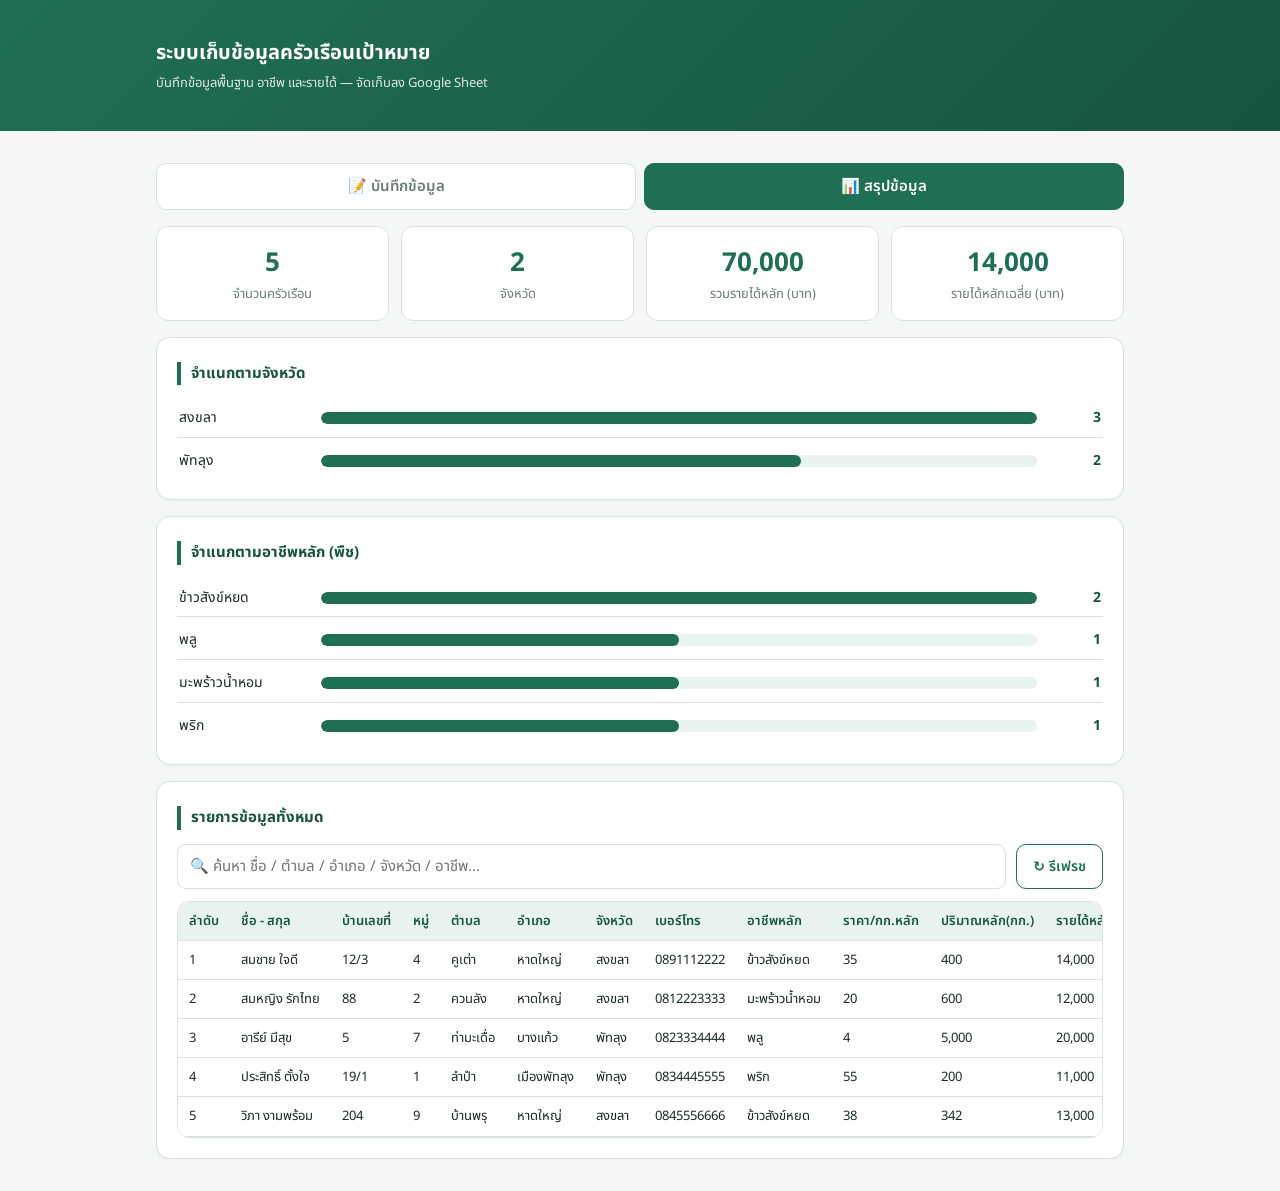
==== preview-summary.html @ c4a93c4b "Add files via upload" ====
<!DOCTYPE html>
<html lang="th">
<head>
  <meta charset="utf-8">
  <meta name="viewport" content="width=device-width, initial-scale=1">
  <title>ระบบเก็บข้อมูลครัวเรือน</title>
  <link href="https://fonts.googleapis.com/css2?family=Noto+Sans+Thai:wght@400;500;600;700&display=swap" rel="stylesheet">
  <style>
:root{
  --green:#1f6f54; --green-d:#175540; --green-l:#e8f3ee;
  --ink:#1c2b26; --muted:#6b7d76; --line:#d8e3dd; --bg:#f4f7f5;
  --err:#c0392b;
}
*{box-sizing:border-box}
body{margin:0;font-family:"Noto Sans Thai",system-ui,sans-serif;background:var(--bg);color:var(--ink);font-size:15px;line-height:1.55}

/* ---- header ---- */
header{background:linear-gradient(135deg,var(--green),var(--green-d));color:#fff;padding:22px 20px}
.head-inner{padding-bottom:0}
header h1{margin:0;font-size:20px;font-weight:700}
header p{margin:4px 0 0;opacity:.85;font-size:13px}
.wrap{max-width:1000px;margin:0 auto;padding:16px}

/* ---- tabs ---- */
.tabs{display:flex;gap:8px;margin:16px 0}
.tab{flex:1;padding:11px;text-align:center;border:1px solid var(--line);background:#fff;border-radius:10px;cursor:pointer;font-weight:600;color:var(--muted);transition:.15s}
.tab.active{background:var(--green);color:#fff;border-color:var(--green)}

/* ---- card / form ---- */
.card{background:#fff;border:1px solid var(--line);border-radius:14px;padding:20px;margin-bottom:16px;box-shadow:0 1px 3px rgba(20,60,45,.04)}
.sec-title{font-weight:700;color:var(--green-d);border-left:4px solid var(--green);padding-left:10px;margin:4px 0 14px;font-size:15px}
.grid{display:grid;grid-template-columns:1fr 1fr;gap:12px 14px}
@media(max-width:640px){.grid{grid-template-columns:1fr}}
.field{display:flex;flex-direction:column;gap:5px}
.field.full{grid-column:1/-1}
label{font-size:13px;font-weight:500;color:var(--muted)}
label .req{color:var(--err)}
label .auto{color:var(--green);font-size:11px;font-weight:600}
input,select{font-family:inherit;font-size:15px;padding:10px 12px;border:1px solid var(--line);border-radius:9px;background:#fff;width:100%}
input:focus,select:focus{outline:none;border-color:var(--green);box-shadow:0 0 0 3px var(--green-l)}

/* ---- buttons ---- */
.btn{background:var(--green);color:#fff;border:none;padding:13px 22px;border-radius:10px;font-size:16px;font-weight:600;font-family:inherit;cursor:pointer;width:100%;transition:.15s}
.btn:hover{background:var(--green-d)}
.btn:disabled{opacity:.6;cursor:wait}
.btn.ghost{background:#fff;color:var(--green);border:1px solid var(--green);width:auto;padding:9px 16px;font-size:14px}

/* ---- toast ---- */
.toast{position:fixed;left:50%;bottom:24px;transform:translateX(-50%);background:var(--green-d);color:#fff;padding:13px 22px;border-radius:10px;box-shadow:0 6px 20px rgba(0,0,0,.2);opacity:0;pointer-events:none;transition:.3s;z-index:99}
.toast.show{opacity:1}
.toast.error{background:var(--err)}

/* ---- stats cards ---- */
.stats{display:grid;grid-template-columns:repeat(4,1fr);gap:12px;margin-bottom:16px}
@media(max-width:640px){.stats{grid-template-columns:repeat(2,1fr)}}
.stat{background:#fff;border:1px solid var(--line);border-radius:12px;padding:16px;text-align:center}
.stat .n{font-size:26px;font-weight:700;color:var(--green)}
.stat .l{font-size:13px;color:var(--muted)}

/* ---- breakdown bar graph ---- */
.breakdown{display:flex;flex-direction:column;gap:4px}
.brow{display:grid;grid-template-columns:130px 1fr 52px;align-items:center;gap:12px;font-size:14px;padding:8px 2px;border-bottom:1px solid var(--line)}
.brow:last-child{border-bottom:none}
.bar{height:12px;background:var(--green-l);border-radius:6px;overflow:hidden}
.bar>i{display:block;height:100%;background:var(--green);border-radius:6px;min-width:3px}
.brow .c{font-weight:700;color:var(--green-d);white-space:nowrap;text-align:right}
@media(max-width:640px){.brow{grid-template-columns:92px 1fr 42px;gap:8px}}

/* ---- search + table ---- */
.toolbar{display:flex;gap:10px;margin-bottom:12px;flex-wrap:wrap}
.toolbar input{flex:1;min-width:180px}
.tbl-wrap{overflow-x:auto;border:1px solid var(--line);border-radius:12px;background:#fff}
table{border-collapse:collapse;width:100%;font-size:13px;white-space:nowrap}
th,td{padding:9px 11px;border-bottom:1px solid var(--line);text-align:left}
th{background:var(--green-l);color:var(--green-d);font-weight:600;position:sticky;top:0}
tr:hover td{background:#fafcfb}
.empty{padding:40px;text-align:center;color:var(--muted)}

/* ---- misc ---- */
.spin{display:inline-block;width:16px;height:16px;border:2px solid #fff;border-top-color:transparent;border-radius:50%;animation:s .7s linear infinite;vertical-align:-3px;margin-right:6px}
@keyframes s{to{transform:rotate(360deg)}}
.hidden{display:none!important}

</style>
</head>
<body>
  <header>
    <div class="wrap head-inner">
      <h1>ระบบเก็บข้อมูลครัวเรือนเป้าหมาย</h1>
      <p>บันทึกข้อมูลพื้นฐาน อาชีพ และรายได้ — จัดเก็บลง Google Sheet</p>
    </div>
  </header>

  <div class="wrap">
    <div class="tabs">
      <div class="tab active" id="tab-form" onclick="switchTab('form')">📝 บันทึกข้อมูล</div>
      <div class="tab" id="tab-data" onclick="switchTab('data')">📊 สรุปข้อมูล</div>
    </div>

    <!-- ============ หน้าฟอร์ม ============ -->
    <div id="page-form">
      <div class="card">
        <div class="sec-title">ตอนที่ 1 · ข้อมูลพื้นฐานของครัวเรือนเป้าหมาย</div>
        <div class="grid">
          <div class="field full">
            <label>ชื่อ - สกุล <span class="req">*</span></label>
            <input id="name" required>
          </div>
          <div class="field"><label>บ้านเลขที่</label><input id="houseNo"></div>
          <div class="field"><label>หมู่ที่</label><input id="moo"></div>
          <div class="field"><label>ตำบล</label><input id="tambon"></div>
          <div class="field"><label>อำเภอ</label><input id="amphoe"></div>
          <div class="field">
            <label>จังหวัด</label>
            <select id="province"><option value="">— เลือก —</option></select>
          </div>
          <div class="field"><label>เบอร์โทร</label><input id="phone" inputmode="tel"></div>
        </div>
      </div>

      <div class="card">
        <div class="sec-title">ข้อมูลอาชีพและรายได้</div>
        <div class="grid">
          <!-- อาชีพหลัก -->
          <div class="field">
            <label>ระบุอาชีพหลัก</label>
            <select id="mainOcc" onchange="toggleOther('main')"><option value="">— เลือก —</option></select>
          </div>
          <div class="field hidden" id="mainOther-wrap">
            <label>ระบุอาชีพหลัก (อื่น ๆ)</label><input id="mainOther">
          </div>
          <div class="field"><label>ราคาขายต่อกิโล (บาท/กก.)</label><input id="mainPricePerKg" inputmode="decimal" oninput="calcIncome('main')"></div>
          <div class="field"><label>ปริมาณที่ขาย (กก.)</label><input id="mainQtyKg" inputmode="decimal" oninput="calcIncome('main')"></div>
          <div class="field">
            <label>รายได้อาชีพหลัก (บาท) <span class="auto" id="mainAuto"></span></label>
            <input id="mainIncome" inputmode="numeric">
          </div>
          <div class="field"><label>ต้นทุนอาชีพหลัก (บาท)</label><input id="mainCost" inputmode="numeric"></div>
          <div class="field"><label>รายได้เป้าหมายหลัก (บาท/เดือน)</label><input id="targetIncome" inputmode="numeric"></div>

          <!-- อาชีพเสริม -->
          <div class="field">
            <label>อาชีพเสริม</label>
            <select id="subOcc" onchange="toggleOther('sub')"><option value="">— เลือก —</option></select>
          </div>
          <div class="field hidden" id="subOther-wrap">
            <label>ระบุอาชีพเสริม (อื่น ๆ)</label><input id="subOther">
          </div>
          <div class="field"><label>ราคาขายต่อกิโล (บาท/กก.)</label><input id="subPricePerKg" inputmode="decimal" oninput="calcIncome('sub')"></div>
          <div class="field"><label>ปริมาณที่ขาย (กก.)</label><input id="subQtyKg" inputmode="decimal" oninput="calcIncome('sub')"></div>
          <div class="field">
            <label>รายได้อาชีพเสริม (บาท) <span class="auto" id="subAuto"></span></label>
            <input id="subIncome" inputmode="numeric">
          </div>
          <div class="field"><label>ต้นทุนอาชีพเสริม (บาท)</label><input id="subCost" inputmode="numeric"></div>
          <div class="field"><label>รายได้จริง (บาท/ปี)</label><input id="actualIncome" inputmode="numeric"></div>
        </div>
      </div>

      <button class="btn" id="saveBtn" onclick="save()">💾 บันทึกข้อมูล</button>
    </div>

    <!-- ============ หน้าสรุปข้อมูล ============ -->
    <div id="page-data" class="hidden">
      <div class="stats">
        <div class="stat"><div class="n" id="st-total">–</div><div class="l">จำนวนครัวเรือน</div></div>
        <div class="stat"><div class="n" id="st-prov">–</div><div class="l">จังหวัด</div></div>
        <div class="stat"><div class="n" id="st-income">–</div><div class="l">รวมรายได้หลัก (บาท)</div></div>
        <div class="stat"><div class="n" id="st-avg">–</div><div class="l">รายได้หลักเฉลี่ย (บาท)</div></div>
      </div>

      <div class="card">
        <div class="sec-title">จำแนกตามจังหวัด</div>
        <div id="byProvince" class="breakdown"><div class="empty">กำลังโหลด…</div></div>
      </div>

      <div class="card">
        <div class="sec-title">จำแนกตามอาชีพหลัก (พืช)</div>
        <div id="byOcc" class="breakdown"><div class="empty">กำลังโหลด…</div></div>
      </div>

      <div class="card">
        <div class="sec-title">รายการข้อมูลทั้งหมด</div>
        <div class="toolbar">
          <input id="search" placeholder="🔍 ค้นหา ชื่อ / ตำบล / อำเภอ / จังหวัด / อาชีพ…" oninput="renderTable()">
          <button class="btn ghost" onclick="loadData()">↻ รีเฟรช</button>
        </div>
        <div class="tbl-wrap">
          <table id="tbl">
            <thead><tr>
              <th>ลำดับ</th><th>ชื่อ - สกุล</th><th>บ้านเลขที่</th><th>หมู่</th><th>ตำบล</th><th>อำเภอ</th>
              <th>จังหวัด</th><th>เบอร์โทร</th><th>อาชีพหลัก</th><th>ราคา/กก.หลัก</th><th>ปริมาณหลัก(กก.)</th>
              <th>รายได้หลัก</th><th>ต้นทุนหลัก</th><th>เป้าหมาย</th><th>อาชีพเสริม</th>
              <th>ราคา/กก.เสริม</th><th>ปริมาณเสริม(กก.)</th><th>รายได้เสริม</th><th>ต้นทุนเสริม</th><th>รายได้จริง/ปี</th>
            </tr></thead>
            <tbody id="tbody"></tbody>
          </table>
          <div class="empty" id="emptyMsg">กำลังโหลด…</div>
        </div>
      </div>
    </div>
  </div>

  <div class="toast" id="toast"></div>
  <script>

const MOCK_STATS = {total:5,byProvince:{'สงขลา':3,'พัทลุง':2},byMainOcc:{'ข้าวสังข์หยด':2,'พลู':1,'มะพร้าวน้ำหอม':1,'พริก':1},sumMainIncome:70000,avgMainIncome:14000};
let RECORDS=[
 {no:1,name:'สมชาย ใจดี',houseNo:'12/3',moo:'4',tambon:'คูเต่า',amphoe:'หาดใหญ่',province:'สงขลา',phone:'0891112222',mainOcc:'ข้าวสังข์หยด',mainPricePerKg:35,mainQtyKg:400,mainIncome:14000,mainCost:5000,targetIncome:16000,subOcc:'พลู',subPricePerKg:3,subQtyKg:1000,subIncome:3000,subCost:800,actualIncome:180000},
 {no:2,name:'สมหญิง รักไทย',houseNo:'88',moo:'2',tambon:'ควนลัง',amphoe:'หาดใหญ่',province:'สงขลา',phone:'0812223333',mainOcc:'มะพร้าวน้ำหอม',mainPricePerKg:20,mainQtyKg:600,mainIncome:12000,mainCost:3000,targetIncome:15000,subOcc:'',subPricePerKg:'',subQtyKg:'',subIncome:'',subCost:'',actualIncome:150000},
 {no:3,name:'อารีย์ มีสุข',houseNo:'5',moo:'7',tambon:'ท่ามะเดื่อ',amphoe:'บางแก้ว',province:'พัทลุง',phone:'0823334444',mainOcc:'พลู',mainPricePerKg:4,mainQtyKg:5000,mainIncome:20000,mainCost:6000,targetIncome:22000,subOcc:'พริก',subPricePerKg:60,subQtyKg:100,subIncome:6000,subCost:1500,actualIncome:240000},
 {no:4,name:'ประสิทธิ์ ตั้งใจ',houseNo:'19/1',moo:'1',tambon:'ลำปำ',amphoe:'เมืองพัทลุง',province:'พัทลุง',phone:'0834445555',mainOcc:'พริก',mainPricePerKg:55,mainQtyKg:200,mainIncome:11000,mainCost:4000,targetIncome:13000,subOcc:'',subPricePerKg:'',subQtyKg:'',subIncome:'',subCost:'',actualIncome:132000},
 {no:5,name:'วิภา งามพร้อม',houseNo:'204',moo:'9',tambon:'บ้านพรุ',amphoe:'หาดใหญ่',province:'สงขลา',phone:'0845556666',mainOcc:'ข้าวสังข์หยด',mainPricePerKg:38,mainQtyKg:342,mainIncome:13000,mainCost:4500,targetIncome:15000,subOcc:'มะพร้าวน้ำหอม',subPricePerKg:18,subQtyKg:300,subIncome:5400,subCost:1200,actualIncome:172800}
];
function val(id){return (document.getElementById(id).value||'').trim();}
function fill(id,arr){const s=document.getElementById(id);arr.forEach(v=>{const o=document.createElement('option');o.value=v;o.textContent=v;s.appendChild(o);});}
fill('province',['สงขลา','พัทลุง']);
['mainOcc','subOcc'].forEach(id=>fill(id,['ข้าวสังข์หยด','กล้วยหอมทอง','กุ้งก้ามกราม','พริก','มะพร้าวน้ำหอม','พลู','อื่น ๆ']));
function toggleOther(w){const s=document.getElementById(w+'Occ').value;document.getElementById(w+'Other-wrap').classList.toggle('hidden',s!=='อื่น ๆ');}
function calcIncome(w){const p=val(w+'PricePerKg').replace(/,/g,'');const q=val(w+'QtyKg').replace(/,/g,'');const a=document.getElementById(w+'Auto');if(p!==''&&q!==''&&!isNaN(p)&&!isNaN(q)){document.getElementById(w+'Income').value=Number(p)*Number(q);if(a)a.textContent='· คำนวณอัตโนมัติ';}else if(a)a.textContent='';}
function switchTab(t){document.getElementById('tab-form').classList.toggle('active',t==='form');document.getElementById('tab-data').classList.toggle('active',t==='data');document.getElementById('page-form').classList.toggle('hidden',t!=='form');document.getElementById('page-data').classList.toggle('hidden',t!=='data');if(t==='data')loadData();}
function save(){alert('โหมดพรีวิว: ไม่บันทึกจริง');}
function loadData(){renderStats(MOCK_STATS);renderTable();}
function renderStats(s){document.getElementById('st-total').textContent=(s.total||0).toLocaleString();document.getElementById('st-prov').textContent=Object.keys(s.byProvince||{}).length;document.getElementById('st-income').textContent=(s.sumMainIncome||0).toLocaleString();document.getElementById('st-avg').textContent=(s.avgMainIncome||0).toLocaleString();renderBreakdown('byProvince',s.byProvince);renderBreakdown('byOcc',s.byMainOcc);}
function renderBreakdown(elId,obj){const el=document.getElementById(elId);el.innerHTML='';const en=Object.entries(obj||{}).sort((a,b)=>b[1]-a[1]);if(!en.length){el.innerHTML='<div class="empty">ยังไม่มีข้อมูล</div>';return;}const mx=Math.max.apply(null,en.map(e=>e[1]));en.forEach(([k,c])=>{const pct=mx?Math.round(c/mx*100):0;const row=document.createElement('div');row.className='brow';const l=document.createElement('span');l.textContent=k;const bar=document.createElement('span');bar.className='bar';const f=document.createElement('i');f.style.width=pct+'%';bar.appendChild(f);const cn=document.createElement('span');cn.className='c';cn.textContent=c.toLocaleString();row.appendChild(l);row.appendChild(bar);row.appendChild(cn);el.appendChild(row);});}
function renderTable(){const q=(document.getElementById('search').value||'').toLowerCase();const rows=RECORDS.filter(r=>!q||[r.name,r.tambon,r.amphoe,r.province,r.mainOcc,r.subOcc].join(' ').toLowerCase().includes(q));const tb=document.getElementById('tbody');tb.innerHTML='';const nf=v=>(v===''||v==null)?'':(isNaN(v)?v:Number(v).toLocaleString());rows.forEach(r=>{const tr=document.createElement('tr');[r.no,r.name,r.houseNo,r.moo,r.tambon,r.amphoe,r.province,r.phone,r.mainOcc,nf(r.mainPricePerKg),nf(r.mainQtyKg),nf(r.mainIncome),nf(r.mainCost),nf(r.targetIncome),r.subOcc,nf(r.subPricePerKg),nf(r.subQtyKg),nf(r.subIncome),nf(r.subCost),nf(r.actualIncome)].forEach(v=>{const td=document.createElement('td');td.textContent=(v==null)?'':v;tr.appendChild(td);});tb.appendChild(tr);});const e=document.getElementById('emptyMsg');if(rows.length===0){e.style.display='block';e.textContent=RECORDS.length?'ไม่พบข้อมูลที่ค้นหา':'ยังไม่มีข้อมูล';}else e.style.display='none';}
switchTab('data');

</script>
</body>
</html>
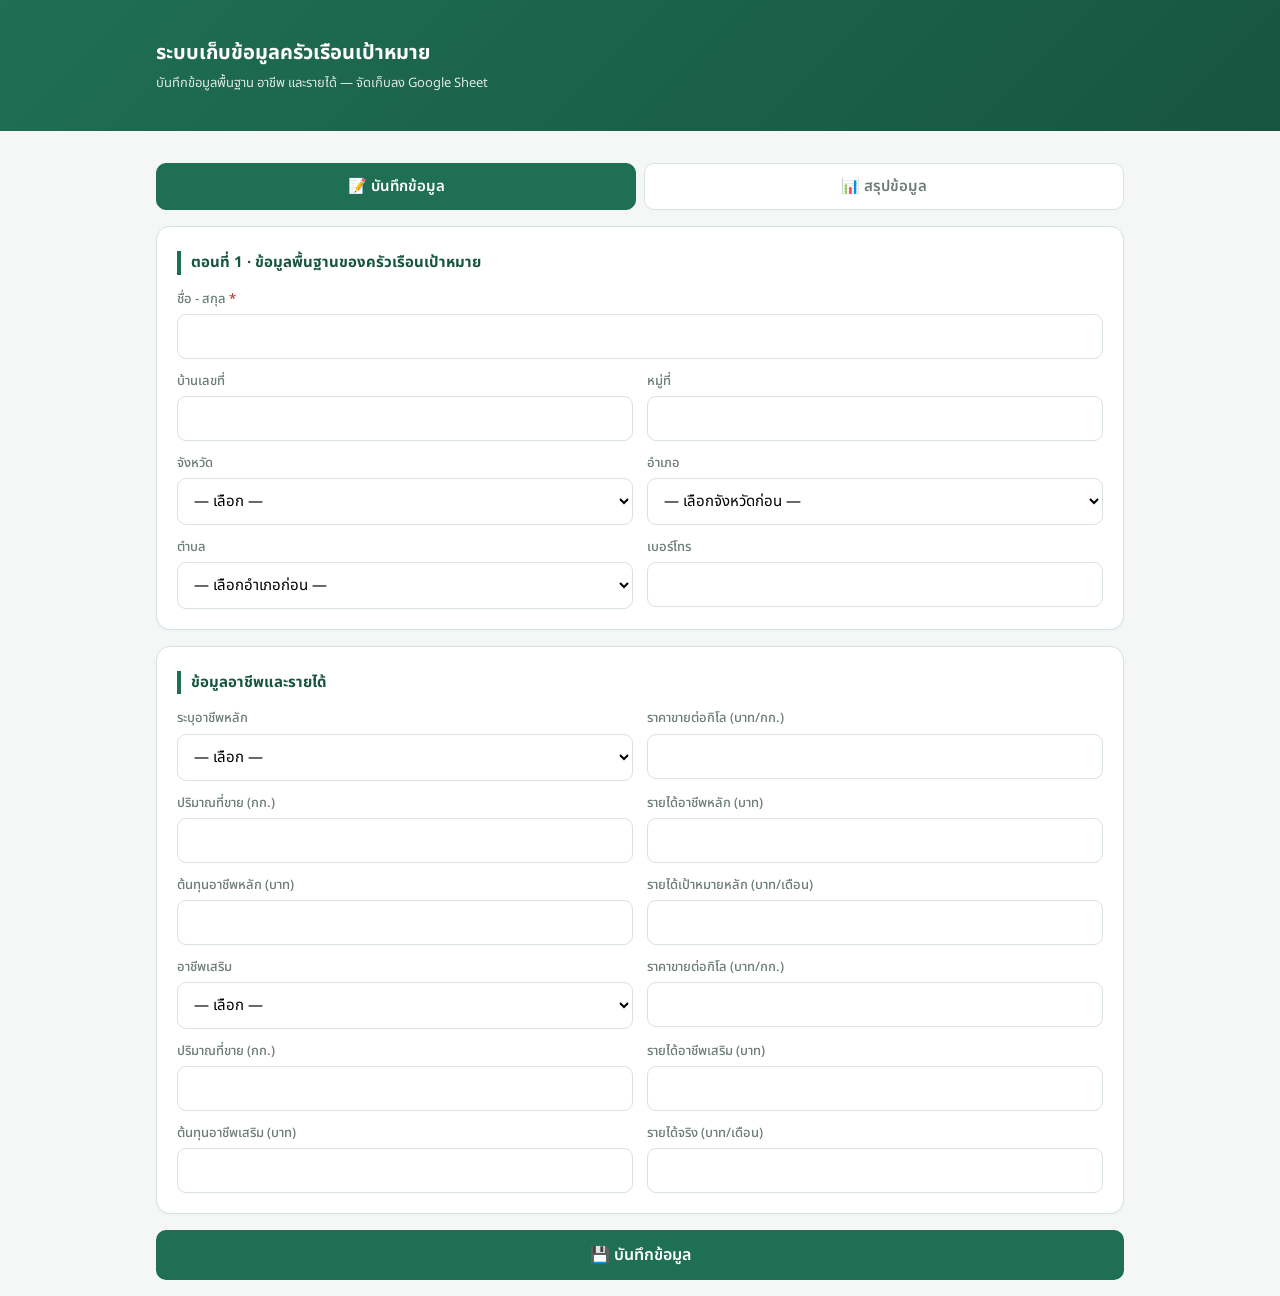
==== commit 6633e611: "Add files via upload" ====
--- a/preview-summary.html
+++ b/preview-summary.html
@@ -108,11 +108,17 @@
           </div>
           <div class="field"><label>บ้านเลขที่</label><input id="houseNo"></div>
           <div class="field"><label>หมู่ที่</label><input id="moo"></div>
-          <div class="field"><label>ตำบล</label><input id="tambon"></div>
-          <div class="field"><label>อำเภอ</label><input id="amphoe"></div>
           <div class="field">
             <label>จังหวัด</label>
-            <select id="province"><option value="">— เลือก —</option></select>
+            <select id="province" onchange="onProvince()"><option value="">— เลือก —</option></select>
+          </div>
+          <div class="field">
+            <label>อำเภอ</label>
+            <select id="amphoe" onchange="onAmphoe()"><option value="">— เลือกจังหวัดก่อน —</option></select>
+          </div>
+          <div class="field">
+            <label>ตำบล</label>
+            <select id="tambon"><option value="">— เลือกอำเภอก่อน —</option></select>
           </div>
           <div class="field"><label>เบอร์โทร</label><input id="phone" inputmode="tel"></div>
         </div>
@@ -153,7 +159,7 @@
             <input id="subIncome" inputmode="numeric">
           </div>
           <div class="field"><label>ต้นทุนอาชีพเสริม (บาท)</label><input id="subCost" inputmode="numeric"></div>
-          <div class="field"><label>รายได้จริง (บาท/ปี)</label><input id="actualIncome" inputmode="numeric"></div>
+          <div class="field"><label>รายได้จริง (บาท/เดือน)</label><input id="actualIncome" inputmode="numeric"></div>
         </div>
       </div>
 
@@ -191,7 +197,7 @@
               <th>ลำดับ</th><th>ชื่อ - สกุล</th><th>บ้านเลขที่</th><th>หมู่</th><th>ตำบล</th><th>อำเภอ</th>
               <th>จังหวัด</th><th>เบอร์โทร</th><th>อาชีพหลัก</th><th>ราคา/กก.หลัก</th><th>ปริมาณหลัก(กก.)</th>
               <th>รายได้หลัก</th><th>ต้นทุนหลัก</th><th>เป้าหมาย</th><th>อาชีพเสริม</th>
-              <th>ราคา/กก.เสริม</th><th>ปริมาณเสริม(กก.)</th><th>รายได้เสริม</th><th>ต้นทุนเสริม</th><th>รายได้จริง/ปี</th>
+              <th>ราคา/กก.เสริม</th><th>ปริมาณเสริม(กก.)</th><th>รายได้เสริม</th><th>ต้นทุนเสริม</th><th>รายได้จริง/เดือน</th>
             </tr></thead>
             <tbody id="tbody"></tbody>
           </table>
@@ -203,19 +209,30 @@
 
   <div class="toast" id="toast"></div>
   <script>
+/* ข้อมูลเขตการปกครอง (สงขลา, พัทลุง) — จังหวัด → อำเภอ → [ตำบล]
+   ที่มา: thailand-geography-data (ISO/ราชการ) */
+const GEO = {"สงขลา": {"กระแสสินธุ์": ["กระแสสินธุ์","เกาะใหญ่","เชิงแส","โรง"],"คลองหอยโข่ง": ["คลองหลา","คลองหอยโข่ง","ทุ่งลาน","โคกม่วง"],"ควนเนียง": ["ควนโส","บางเหรียง","รัตภูมิ","ห้วยลึก"],"จะนะ": ["ขุนตัดหวาย","คลองเปียะ","คู","จะโหนง","ตลิ่งชัน","ท่าหมอไทร","นาทับ","นาหว้า","น้ำขาว","บ้านนา","ป่าชิง","สะกอม","สะพานไม้แก่น","แค"],"นาทวี": ["คลองกวาง","คลองทราย","ฉาง","ทับช้าง","ท่าประดู่","นาทวี","นาหมอศรี","ประกอบ","ปลักหนู","สะท้อน"],"นาหม่อม": ["คลองหรัง","ทุ่งขมิ้น","นาหม่อม","พิจิตร"],"บางกล่ำ": ["ท่าช้าง","บางกล่ำ","บ้านหาร","แม่ทอม"],"ระโนด": ["คลองแดน","ตะเครียะ","ท่าบอน","บ่อตรุ","บ้านขาว","บ้านใหม่","ปากแตระ","พังยาง","ระวะ","ระโนด","วัดสน","แดนสงวน"],"รัตภูมิ": ["กำแพงเพชร","ควนรู","คูหาใต้","ท่าชะมวง","เขาพระ"],"สทิงพระ": ["กระดังงา","คลองรี","คูขุด","จะทิ้งพระ","ชุมพล","ดีหลวง","ท่าหิน","บ่อดาน","บ่อแดง","วัดจันทร์","สนามชัย"],"สะบ้าย้อย": ["คูหา","จะแหน","ทุ่งพอ","ธารคีรี","บาโหย","บ้านโหนด","สะบ้าย้อย","เขาแดง","เปียน"],"สะเดา": ["ทุ่งหมอ","ท่าโพธิ์","ปริก","ปาดังเบซาร์","พังลา","สะเดา","สำนักขาม","สำนักแต้ว","เขามีเกียรติ"],"สิงหนคร": ["ชะแล้","ชิงโค","ทำนบ","บางเขียด","ปากรอ","ป่าขาด","ม่วงงาม","รำแดง","วัดขนุน","สทิงหม้อ","หัวเขา"],"หาดใหญ่": ["คลองอู่ตะเภา","คลองแห","ควนลัง","คอหงส์","คูเต่า","ฉลุง","ทุ่งตำเสา","ทุ่งใหญ่","ท่าข้าม","น้ำน้อย","บ้านพรุ","พะตง","หาดใหญ่"],"เทพา": ["ท่าม่วง","ปากบาง","ลำไพล","วังใหญ่","สะกอม","เกาะสะบ้า","เทพา"],"เมืองสงขลา": ["ทุ่งหวัง","บ่อยาง","พะวง","เกาะยอ","เกาะแต้ว","เขารูปช้าง"]},"พัทลุง": {"กงหรา": ["กงหรา","คลองทรายขาว","คลองเฉลิม","ชะรัด","สมหวัง"],"ควนขนุน": ["ควนขนุน","ชะมวง","ดอนทราย","ทะเลน้อย","นาขยาด","ปันแต","พนมวังก์","พนางตุง","มะกอกเหนือ","แพรกหา","แหลมโตนด","โตนดด้วน"],"ตะโหมด": ["คลองใหญ่","ตะโหมด","แม่ขรี"],"บางแก้ว": ["ท่ามะเดื่อ","นาปะขอ","โคกสัก"],"ปากพะยูน": ["ดอนทราย","ดอนประดู่","ปากพะยูน","ฝาละมี","หารเทา","เกาะนางคำ","เกาะหมาก"],"ป่าบอน": ["ทุ่งนารี","ป่าบอน","วังใหม่","หนองธง","โคกทราย"],"ป่าพะยอม": ["บ้านพร้าว","ป่าพะยอม","ลานข่อย","เกาะเต่า"],"ศรีนครินทร์": ["ชุมพล","บ้านนา","ลำสินธุ์","อ่างทอง"],"ศรีบรรพต": ["ตะแพน","เขาปู่","เขาย่า"],"เขาชัยสน": ["ควนขนุน","จองถนน","หานโพธิ์","เขาชัยสน","โคกม่วง"],"เมืองพัทลุง": ["ควนมะพร้าว","คูหาสวรรค์","ชัยบุรี","ตำนาน","ท่ามิหรำ","ท่าแค","นาท่อม","นาโหนด","ปรางหมู่","พญาขัน","ร่มเมือง","ลำปำ","เขาเจียก","โคกชะงาย"]}};
+
+</script>
+<script>
 
 const MOCK_STATS = {total:5,byProvince:{'สงขลา':3,'พัทลุง':2},byMainOcc:{'ข้าวสังข์หยด':2,'พลู':1,'มะพร้าวน้ำหอม':1,'พริก':1},sumMainIncome:70000,avgMainIncome:14000};
 let RECORDS=[
- {no:1,name:'สมชาย ใจดี',houseNo:'12/3',moo:'4',tambon:'คูเต่า',amphoe:'หาดใหญ่',province:'สงขลา',phone:'0891112222',mainOcc:'ข้าวสังข์หยด',mainPricePerKg:35,mainQtyKg:400,mainIncome:14000,mainCost:5000,targetIncome:16000,subOcc:'พลู',subPricePerKg:3,subQtyKg:1000,subIncome:3000,subCost:800,actualIncome:180000},
- {no:2,name:'สมหญิง รักไทย',houseNo:'88',moo:'2',tambon:'ควนลัง',amphoe:'หาดใหญ่',province:'สงขลา',phone:'0812223333',mainOcc:'มะพร้าวน้ำหอม',mainPricePerKg:20,mainQtyKg:600,mainIncome:12000,mainCost:3000,targetIncome:15000,subOcc:'',subPricePerKg:'',subQtyKg:'',subIncome:'',subCost:'',actualIncome:150000},
- {no:3,name:'อารีย์ มีสุข',houseNo:'5',moo:'7',tambon:'ท่ามะเดื่อ',amphoe:'บางแก้ว',province:'พัทลุง',phone:'0823334444',mainOcc:'พลู',mainPricePerKg:4,mainQtyKg:5000,mainIncome:20000,mainCost:6000,targetIncome:22000,subOcc:'พริก',subPricePerKg:60,subQtyKg:100,subIncome:6000,subCost:1500,actualIncome:240000},
- {no:4,name:'ประสิทธิ์ ตั้งใจ',houseNo:'19/1',moo:'1',tambon:'ลำปำ',amphoe:'เมืองพัทลุง',province:'พัทลุง',phone:'0834445555',mainOcc:'พริก',mainPricePerKg:55,mainQtyKg:200,mainIncome:11000,mainCost:4000,targetIncome:13000,subOcc:'',subPricePerKg:'',subQtyKg:'',subIncome:'',subCost:'',actualIncome:132000},
- {no:5,name:'วิภา งามพร้อม',houseNo:'204',moo:'9',tambon:'บ้านพรุ',amphoe:'หาดใหญ่',province:'สงขลา',phone:'0845556666',mainOcc:'ข้าวสังข์หยด',mainPricePerKg:38,mainQtyKg:342,mainIncome:13000,mainCost:4500,targetIncome:15000,subOcc:'มะพร้าวน้ำหอม',subPricePerKg:18,subQtyKg:300,subIncome:5400,subCost:1200,actualIncome:172800}
+ {no:1,name:'สมชาย ใจดี',houseNo:'12/3',moo:'4',tambon:'คูเต่า',amphoe:'หาดใหญ่',province:'สงขลา',phone:'0891112222',mainOcc:'ข้าวสังข์หยด',mainPricePerKg:35,mainQtyKg:400,mainIncome:14000,mainCost:5000,targetIncome:16000,subOcc:'พลู',subPricePerKg:3,subQtyKg:1000,subIncome:3000,subCost:800,actualIncome:15000},
+ {no:2,name:'สมหญิง รักไทย',houseNo:'88',moo:'2',tambon:'ควนลัง',amphoe:'หาดใหญ่',province:'สงขลา',phone:'0812223333',mainOcc:'มะพร้าวน้ำหอม',mainPricePerKg:20,mainQtyKg:600,mainIncome:12000,mainCost:3000,targetIncome:15000,subOcc:'',subPricePerKg:'',subQtyKg:'',subIncome:'',subCost:'',actualIncome:12500},
+ {no:3,name:'อารีย์ มีสุข',houseNo:'5',moo:'7',tambon:'ท่ามะเดื่อ',amphoe:'บางแก้ว',province:'พัทลุง',phone:'0823334444',mainOcc:'พลู',mainPricePerKg:4,mainQtyKg:5000,mainIncome:20000,mainCost:6000,targetIncome:22000,subOcc:'พริก',subPricePerKg:60,subQtyKg:100,subIncome:6000,subCost:1500,actualIncome:20000},
+ {no:4,name:'ประสิทธิ์ ตั้งใจ',houseNo:'19/1',moo:'1',tambon:'ลำปำ',amphoe:'เมืองพัทลุง',province:'พัทลุง',phone:'0834445555',mainOcc:'พริก',mainPricePerKg:55,mainQtyKg:200,mainIncome:11000,mainCost:4000,targetIncome:13000,subOcc:'',subPricePerKg:'',subQtyKg:'',subIncome:'',subCost:'',actualIncome:11000},
+ {no:5,name:'วิภา งามพร้อม',houseNo:'204',moo:'9',tambon:'บ้านพรุ',amphoe:'หาดใหญ่',province:'สงขลา',phone:'0845556666',mainOcc:'ข้าวสังข์หยด',mainPricePerKg:38,mainQtyKg:342,mainIncome:13000,mainCost:4500,targetIncome:15000,subOcc:'มะพร้าวน้ำหอม',subPricePerKg:18,subQtyKg:300,subIncome:5400,subCost:1200,actualIncome:14400}
 ];
 function val(id){return (document.getElementById(id).value||'').trim();}
+function setOptions(id,arr,ph){const s=document.getElementById(id);s.innerHTML='';const p=document.createElement('option');p.value='';p.textContent=ph;s.appendChild(p);arr.forEach(v=>{const o=document.createElement('option');o.value=v;o.textContent=v;s.appendChild(o);});}
 function fill(id,arr){const s=document.getElementById(id);arr.forEach(v=>{const o=document.createElement('option');o.value=v;o.textContent=v;s.appendChild(o);});}
-fill('province',['สงขลา','พัทลุง']);
+setOptions('province',Object.keys(GEO),'— เลือก —');
+setOptions('amphoe',[],'— เลือกจังหวัดก่อน —');
+setOptions('tambon',[],'— เลือกอำเภอก่อน —');
 ['mainOcc','subOcc'].forEach(id=>fill(id,['ข้าวสังข์หยด','กล้วยหอมทอง','กุ้งก้ามกราม','พริก','มะพร้าวน้ำหอม','พลู','อื่น ๆ']));
+function onProvince(){const prov=document.getElementById('province').value;const amps=(prov&&GEO[prov])?Object.keys(GEO[prov]):[];setOptions('amphoe',amps,prov?'— เลือกอำเภอ —':'— เลือกจังหวัดก่อน —');setOptions('tambon',[],'— เลือกอำเภอก่อน —');}
+function onAmphoe(){const prov=document.getElementById('province').value;const amp=document.getElementById('amphoe').value;const tams=(prov&&amp&&GEO[prov]&&GEO[prov][amp])?GEO[prov][amp]:[];setOptions('tambon',tams,amp?'— เลือกตำบล —':'— เลือกอำเภอก่อน —');}
 function toggleOther(w){const s=document.getElementById(w+'Occ').value;document.getElementById(w+'Other-wrap').classList.toggle('hidden',s!=='อื่น ๆ');}
 function calcIncome(w){const p=val(w+'PricePerKg').replace(/,/g,'');const q=val(w+'QtyKg').replace(/,/g,'');const a=document.getElementById(w+'Auto');if(p!==''&&q!==''&&!isNaN(p)&&!isNaN(q)){document.getElementById(w+'Income').value=Number(p)*Number(q);if(a)a.textContent='· คำนวณอัตโนมัติ';}else if(a)a.textContent='';}
 function switchTab(t){document.getElementById('tab-form').classList.toggle('active',t==='form');document.getElementById('tab-data').classList.toggle('active',t==='data');document.getElementById('page-form').classList.toggle('hidden',t!=='form');document.getElementById('page-data').classList.toggle('hidden',t!=='data');if(t==='data')loadData();}
@@ -224,7 +241,6 @@
 function renderStats(s){document.getElementById('st-total').textContent=(s.total||0).toLocaleString();document.getElementById('st-prov').textContent=Object.keys(s.byProvince||{}).length;document.getElementById('st-income').textContent=(s.sumMainIncome||0).toLocaleString();document.getElementById('st-avg').textContent=(s.avgMainIncome||0).toLocaleString();renderBreakdown('byProvince',s.byProvince);renderBreakdown('byOcc',s.byMainOcc);}
 function renderBreakdown(elId,obj){const el=document.getElementById(elId);el.innerHTML='';const en=Object.entries(obj||{}).sort((a,b)=>b[1]-a[1]);if(!en.length){el.innerHTML='<div class="empty">ยังไม่มีข้อมูล</div>';return;}const mx=Math.max.apply(null,en.map(e=>e[1]));en.forEach(([k,c])=>{const pct=mx?Math.round(c/mx*100):0;const row=document.createElement('div');row.className='brow';const l=document.createElement('span');l.textContent=k;const bar=document.createElement('span');bar.className='bar';const f=document.createElement('i');f.style.width=pct+'%';bar.appendChild(f);const cn=document.createElement('span');cn.className='c';cn.textContent=c.toLocaleString();row.appendChild(l);row.appendChild(bar);row.appendChild(cn);el.appendChild(row);});}
 function renderTable(){const q=(document.getElementById('search').value||'').toLowerCase();const rows=RECORDS.filter(r=>!q||[r.name,r.tambon,r.amphoe,r.province,r.mainOcc,r.subOcc].join(' ').toLowerCase().includes(q));const tb=document.getElementById('tbody');tb.innerHTML='';const nf=v=>(v===''||v==null)?'':(isNaN(v)?v:Number(v).toLocaleString());rows.forEach(r=>{const tr=document.createElement('tr');[r.no,r.name,r.houseNo,r.moo,r.tambon,r.amphoe,r.province,r.phone,r.mainOcc,nf(r.mainPricePerKg),nf(r.mainQtyKg),nf(r.mainIncome),nf(r.mainCost),nf(r.targetIncome),r.subOcc,nf(r.subPricePerKg),nf(r.subQtyKg),nf(r.subIncome),nf(r.subCost),nf(r.actualIncome)].forEach(v=>{const td=document.createElement('td');td.textContent=(v==null)?'':v;tr.appendChild(td);});tb.appendChild(tr);});const e=document.getElementById('emptyMsg');if(rows.length===0){e.style.display='block';e.textContent=RECORDS.length?'ไม่พบข้อมูลที่ค้นหา':'ยังไม่มีข้อมูล';}else e.style.display='none';}
-switchTab('data');
 
 </script>
 </body>
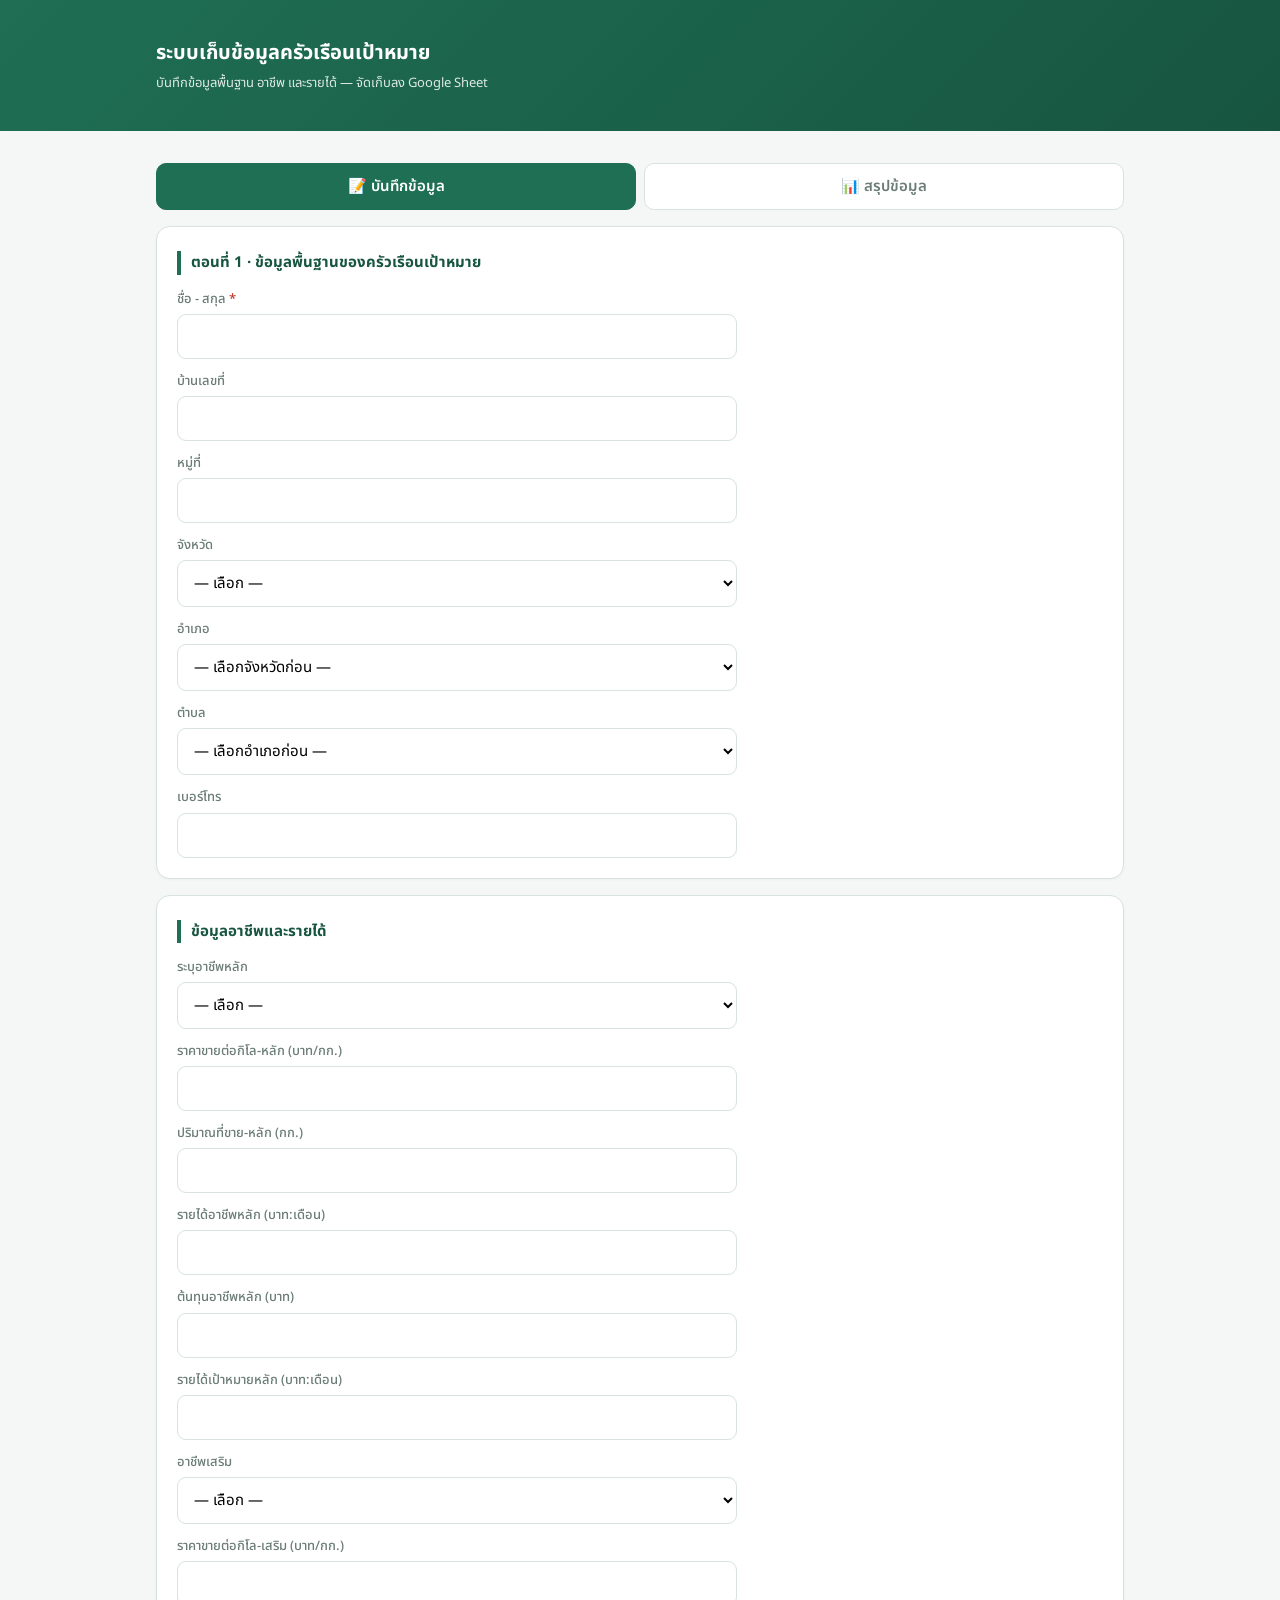
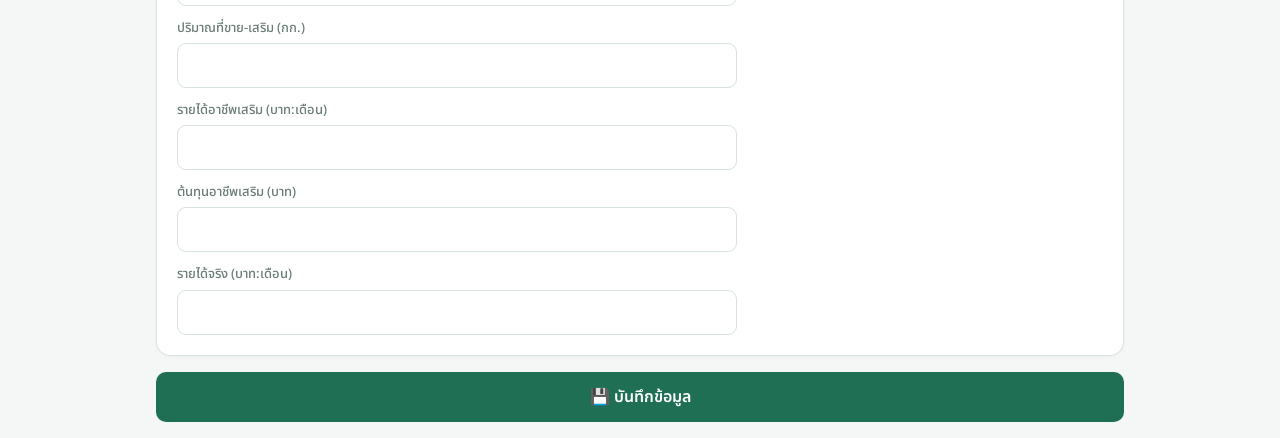
==== commit cf91e979: "Add files via upload" ====
--- a/preview-summary.html
+++ b/preview-summary.html
@@ -29,10 +29,9 @@
 /* ---- card / form ---- */
 .card{background:#fff;border:1px solid var(--line);border-radius:14px;padding:20px;margin-bottom:16px;box-shadow:0 1px 3px rgba(20,60,45,.04)}
 .sec-title{font-weight:700;color:var(--green-d);border-left:4px solid var(--green);padding-left:10px;margin:4px 0 14px;font-size:15px}
-.grid{display:grid;grid-template-columns:1fr 1fr;gap:12px 14px}
-@media(max-width:640px){.grid{grid-template-columns:1fr}}
+/* ฟอร์มคอลัมน์เดียว เรียงลงตามลำดับคอลัมน์ในชีต */
+.form-col{display:flex;flex-direction:column;gap:12px;max-width:560px}
 .field{display:flex;flex-direction:column;gap:5px}
-.field.full{grid-column:1/-1}
 label{font-size:13px;font-weight:500;color:var(--muted)}
 label .req{color:var(--err)}
 label .auto{color:var(--green);font-size:11px;font-weight:600}
@@ -97,15 +96,12 @@
       <div class="tab" id="tab-data" onclick="switchTab('data')">📊 สรุปข้อมูล</div>
     </div>
 
-    <!-- ============ หน้าฟอร์ม ============ -->
+    <!-- ============ หน้าฟอร์ม (คอลัมน์เดียว เรียงตามลำดับคอลัมน์ในชีต) ============ -->
     <div id="page-form">
       <div class="card">
         <div class="sec-title">ตอนที่ 1 · ข้อมูลพื้นฐานของครัวเรือนเป้าหมาย</div>
-        <div class="grid">
-          <div class="field full">
-            <label>ชื่อ - สกุล <span class="req">*</span></label>
-            <input id="name" required>
-          </div>
+        <div class="form-col">
+          <div class="field"><label>ชื่อ - สกุล <span class="req">*</span></label><input id="name" required></div>
           <div class="field"><label>บ้านเลขที่</label><input id="houseNo"></div>
           <div class="field"><label>หมู่ที่</label><input id="moo"></div>
           <div class="field">
@@ -126,7 +122,7 @@
 
       <div class="card">
         <div class="sec-title">ข้อมูลอาชีพและรายได้</div>
-        <div class="grid">
+        <div class="form-col">
           <!-- อาชีพหลัก -->
           <div class="field">
             <label>ระบุอาชีพหลัก</label>
@@ -135,14 +131,14 @@
           <div class="field hidden" id="mainOther-wrap">
             <label>ระบุอาชีพหลัก (อื่น ๆ)</label><input id="mainOther">
           </div>
-          <div class="field"><label>ราคาขายต่อกิโล (บาท/กก.)</label><input id="mainPricePerKg" inputmode="decimal" oninput="calcIncome('main')"></div>
-          <div class="field"><label>ปริมาณที่ขาย (กก.)</label><input id="mainQtyKg" inputmode="decimal" oninput="calcIncome('main')"></div>
-          <div class="field">
-            <label>รายได้อาชีพหลัก (บาท) <span class="auto" id="mainAuto"></span></label>
+          <div class="field"><label>ราคาขายต่อกิโล-หลัก (บาท/กก.)</label><input id="mainPricePerKg" inputmode="decimal" oninput="calcIncome('main')"></div>
+          <div class="field"><label>ปริมาณที่ขาย-หลัก (กก.)</label><input id="mainQtyKg" inputmode="decimal" oninput="calcIncome('main')"></div>
+          <div class="field">
+            <label>รายได้อาชีพหลัก (บาท:เดือน) <span class="auto" id="mainAuto"></span></label>
             <input id="mainIncome" inputmode="numeric">
           </div>
           <div class="field"><label>ต้นทุนอาชีพหลัก (บาท)</label><input id="mainCost" inputmode="numeric"></div>
-          <div class="field"><label>รายได้เป้าหมายหลัก (บาท/เดือน)</label><input id="targetIncome" inputmode="numeric"></div>
+          <div class="field"><label>รายได้เป้าหมายหลัก (บาท:เดือน)</label><input id="targetIncome" inputmode="numeric"></div>
 
           <!-- อาชีพเสริม -->
           <div class="field">
@@ -152,14 +148,14 @@
           <div class="field hidden" id="subOther-wrap">
             <label>ระบุอาชีพเสริม (อื่น ๆ)</label><input id="subOther">
           </div>
-          <div class="field"><label>ราคาขายต่อกิโล (บาท/กก.)</label><input id="subPricePerKg" inputmode="decimal" oninput="calcIncome('sub')"></div>
-          <div class="field"><label>ปริมาณที่ขาย (กก.)</label><input id="subQtyKg" inputmode="decimal" oninput="calcIncome('sub')"></div>
-          <div class="field">
-            <label>รายได้อาชีพเสริม (บาท) <span class="auto" id="subAuto"></span></label>
+          <div class="field"><label>ราคาขายต่อกิโล-เสริม (บาท/กก.)</label><input id="subPricePerKg" inputmode="decimal" oninput="calcIncome('sub')"></div>
+          <div class="field"><label>ปริมาณที่ขาย-เสริม (กก.)</label><input id="subQtyKg" inputmode="decimal" oninput="calcIncome('sub')"></div>
+          <div class="field">
+            <label>รายได้อาชีพเสริม (บาท:เดือน) <span class="auto" id="subAuto"></span></label>
             <input id="subIncome" inputmode="numeric">
           </div>
           <div class="field"><label>ต้นทุนอาชีพเสริม (บาท)</label><input id="subCost" inputmode="numeric"></div>
-          <div class="field"><label>รายได้จริง (บาท/เดือน)</label><input id="actualIncome" inputmode="numeric"></div>
+          <div class="field"><label>รายได้จริง (บาท:เดือน)</label><input id="actualIncome" inputmode="numeric"></div>
         </div>
       </div>
 
@@ -194,10 +190,9 @@
         <div class="tbl-wrap">
           <table id="tbl">
             <thead><tr>
-              <th>ลำดับ</th><th>ชื่อ - สกุล</th><th>บ้านเลขที่</th><th>หมู่</th><th>ตำบล</th><th>อำเภอ</th>
-              <th>จังหวัด</th><th>เบอร์โทร</th><th>อาชีพหลัก</th><th>ราคา/กก.หลัก</th><th>ปริมาณหลัก(กก.)</th>
-              <th>รายได้หลัก</th><th>ต้นทุนหลัก</th><th>เป้าหมาย</th><th>อาชีพเสริม</th>
-              <th>ราคา/กก.เสริม</th><th>ปริมาณเสริม(กก.)</th><th>รายได้เสริม</th><th>ต้นทุนเสริม</th><th>รายได้จริง/เดือน</th>
+              <th>ลำดับ</th><th>ชื่อ - สกุล</th><th>บ้านเลขที่</th><th>หมู่</th><th>จังหวัด</th><th>อำเภอ</th><th>ตำบล</th><th>เบอร์โทร</th>
+              <th>อาชีพหลัก</th><th>ราคา/กก.หลัก</th><th>ปริมาณหลัก(กก.)</th><th>รายได้หลัก</th><th>ต้นทุนหลัก</th><th>เป้าหมาย</th>
+              <th>อาชีพเสริม</th><th>ราคา/กก.เสริม</th><th>ปริมาณเสริม(กก.)</th><th>รายได้เสริม</th><th>ต้นทุนเสริม</th><th>รายได้จริง</th>
             </tr></thead>
             <tbody id="tbody"></tbody>
           </table>
@@ -216,20 +211,18 @@
 </script>
 <script>
 
-const MOCK_STATS = {total:5,byProvince:{'สงขลา':3,'พัทลุง':2},byMainOcc:{'ข้าวสังข์หยด':2,'พลู':1,'มะพร้าวน้ำหอม':1,'พริก':1},sumMainIncome:70000,avgMainIncome:14000};
+const MOCK_STATS={total:5,byProvince:{'สงขลา':3,'พัทลุง':2},byMainOcc:{'ข้าวสังข์หยด':2,'พลู':1,'มะพร้าวน้ำหอม':1,'พริก':1},sumMainIncome:70000,avgMainIncome:14000};
 let RECORDS=[
- {no:1,name:'สมชาย ใจดี',houseNo:'12/3',moo:'4',tambon:'คูเต่า',amphoe:'หาดใหญ่',province:'สงขลา',phone:'0891112222',mainOcc:'ข้าวสังข์หยด',mainPricePerKg:35,mainQtyKg:400,mainIncome:14000,mainCost:5000,targetIncome:16000,subOcc:'พลู',subPricePerKg:3,subQtyKg:1000,subIncome:3000,subCost:800,actualIncome:15000},
- {no:2,name:'สมหญิง รักไทย',houseNo:'88',moo:'2',tambon:'ควนลัง',amphoe:'หาดใหญ่',province:'สงขลา',phone:'0812223333',mainOcc:'มะพร้าวน้ำหอม',mainPricePerKg:20,mainQtyKg:600,mainIncome:12000,mainCost:3000,targetIncome:15000,subOcc:'',subPricePerKg:'',subQtyKg:'',subIncome:'',subCost:'',actualIncome:12500},
- {no:3,name:'อารีย์ มีสุข',houseNo:'5',moo:'7',tambon:'ท่ามะเดื่อ',amphoe:'บางแก้ว',province:'พัทลุง',phone:'0823334444',mainOcc:'พลู',mainPricePerKg:4,mainQtyKg:5000,mainIncome:20000,mainCost:6000,targetIncome:22000,subOcc:'พริก',subPricePerKg:60,subQtyKg:100,subIncome:6000,subCost:1500,actualIncome:20000},
- {no:4,name:'ประสิทธิ์ ตั้งใจ',houseNo:'19/1',moo:'1',tambon:'ลำปำ',amphoe:'เมืองพัทลุง',province:'พัทลุง',phone:'0834445555',mainOcc:'พริก',mainPricePerKg:55,mainQtyKg:200,mainIncome:11000,mainCost:4000,targetIncome:13000,subOcc:'',subPricePerKg:'',subQtyKg:'',subIncome:'',subCost:'',actualIncome:11000},
- {no:5,name:'วิภา งามพร้อม',houseNo:'204',moo:'9',tambon:'บ้านพรุ',amphoe:'หาดใหญ่',province:'สงขลา',phone:'0845556666',mainOcc:'ข้าวสังข์หยด',mainPricePerKg:38,mainQtyKg:342,mainIncome:13000,mainCost:4500,targetIncome:15000,subOcc:'มะพร้าวน้ำหอม',subPricePerKg:18,subQtyKg:300,subIncome:5400,subCost:1200,actualIncome:14400}
+ {no:1,name:'สมชาย ใจดี',houseNo:'12/3',moo:'4',province:'สงขลา',amphoe:'หาดใหญ่',tambon:'คูเต่า',phone:'0891112222',mainOcc:'ข้าวสังข์หยด',mainPricePerKg:35,mainQtyKg:400,mainIncome:14000,mainCost:5000,targetIncome:16000,subOcc:'พลู',subPricePerKg:3,subQtyKg:1000,subIncome:3000,subCost:800,actualIncome:15000},
+ {no:2,name:'สมหญิง รักไทย',houseNo:'88',moo:'2',province:'สงขลา',amphoe:'หาดใหญ่',tambon:'ควนลัง',phone:'0812223333',mainOcc:'มะพร้าวน้ำหอม',mainPricePerKg:20,mainQtyKg:600,mainIncome:12000,mainCost:3000,targetIncome:15000,subOcc:'',subPricePerKg:'',subQtyKg:'',subIncome:'',subCost:'',actualIncome:12500},
+ {no:3,name:'อารีย์ มีสุข',houseNo:'5',moo:'7',province:'พัทลุง',amphoe:'บางแก้ว',tambon:'ท่ามะเดื่อ',phone:'0823334444',mainOcc:'พลู',mainPricePerKg:4,mainQtyKg:5000,mainIncome:20000,mainCost:6000,targetIncome:22000,subOcc:'พริก',subPricePerKg:60,subQtyKg:100,subIncome:6000,subCost:1500,actualIncome:20000},
+ {no:4,name:'ประสิทธิ์ ตั้งใจ',houseNo:'19/1',moo:'1',province:'พัทลุง',amphoe:'เมืองพัทลุง',tambon:'ลำปำ',phone:'0834445555',mainOcc:'พริก',mainPricePerKg:55,mainQtyKg:200,mainIncome:11000,mainCost:4000,targetIncome:13000,subOcc:'',subPricePerKg:'',subQtyKg:'',subIncome:'',subCost:'',actualIncome:11000},
+ {no:5,name:'วิภา งามพร้อม',houseNo:'204',moo:'9',province:'สงขลา',amphoe:'หาดใหญ่',tambon:'บ้านพรุ',phone:'0845556666',mainOcc:'ข้าวสังข์หยด',mainPricePerKg:38,mainQtyKg:342,mainIncome:13000,mainCost:4500,targetIncome:15000,subOcc:'มะพร้าวน้ำหอม',subPricePerKg:18,subQtyKg:300,subIncome:5400,subCost:1200,actualIncome:14400}
 ];
 function val(id){return (document.getElementById(id).value||'').trim();}
 function setOptions(id,arr,ph){const s=document.getElementById(id);s.innerHTML='';const p=document.createElement('option');p.value='';p.textContent=ph;s.appendChild(p);arr.forEach(v=>{const o=document.createElement('option');o.value=v;o.textContent=v;s.appendChild(o);});}
 function fill(id,arr){const s=document.getElementById(id);arr.forEach(v=>{const o=document.createElement('option');o.value=v;o.textContent=v;s.appendChild(o);});}
-setOptions('province',Object.keys(GEO),'— เลือก —');
-setOptions('amphoe',[],'— เลือกจังหวัดก่อน —');
-setOptions('tambon',[],'— เลือกอำเภอก่อน —');
+setOptions('province',Object.keys(GEO),'— เลือก —');setOptions('amphoe',[],'— เลือกจังหวัดก่อน —');setOptions('tambon',[],'— เลือกอำเภอก่อน —');
 ['mainOcc','subOcc'].forEach(id=>fill(id,['ข้าวสังข์หยด','กล้วยหอมทอง','กุ้งก้ามกราม','พริก','มะพร้าวน้ำหอม','พลู','อื่น ๆ']));
 function onProvince(){const prov=document.getElementById('province').value;const amps=(prov&&GEO[prov])?Object.keys(GEO[prov]):[];setOptions('amphoe',amps,prov?'— เลือกอำเภอ —':'— เลือกจังหวัดก่อน —');setOptions('tambon',[],'— เลือกอำเภอก่อน —');}
 function onAmphoe(){const prov=document.getElementById('province').value;const amp=document.getElementById('amphoe').value;const tams=(prov&&amp&&GEO[prov]&&GEO[prov][amp])?GEO[prov][amp]:[];setOptions('tambon',tams,amp?'— เลือกตำบล —':'— เลือกอำเภอก่อน —');}
@@ -240,7 +233,7 @@
 function loadData(){renderStats(MOCK_STATS);renderTable();}
 function renderStats(s){document.getElementById('st-total').textContent=(s.total||0).toLocaleString();document.getElementById('st-prov').textContent=Object.keys(s.byProvince||{}).length;document.getElementById('st-income').textContent=(s.sumMainIncome||0).toLocaleString();document.getElementById('st-avg').textContent=(s.avgMainIncome||0).toLocaleString();renderBreakdown('byProvince',s.byProvince);renderBreakdown('byOcc',s.byMainOcc);}
 function renderBreakdown(elId,obj){const el=document.getElementById(elId);el.innerHTML='';const en=Object.entries(obj||{}).sort((a,b)=>b[1]-a[1]);if(!en.length){el.innerHTML='<div class="empty">ยังไม่มีข้อมูล</div>';return;}const mx=Math.max.apply(null,en.map(e=>e[1]));en.forEach(([k,c])=>{const pct=mx?Math.round(c/mx*100):0;const row=document.createElement('div');row.className='brow';const l=document.createElement('span');l.textContent=k;const bar=document.createElement('span');bar.className='bar';const f=document.createElement('i');f.style.width=pct+'%';bar.appendChild(f);const cn=document.createElement('span');cn.className='c';cn.textContent=c.toLocaleString();row.appendChild(l);row.appendChild(bar);row.appendChild(cn);el.appendChild(row);});}
-function renderTable(){const q=(document.getElementById('search').value||'').toLowerCase();const rows=RECORDS.filter(r=>!q||[r.name,r.tambon,r.amphoe,r.province,r.mainOcc,r.subOcc].join(' ').toLowerCase().includes(q));const tb=document.getElementById('tbody');tb.innerHTML='';const nf=v=>(v===''||v==null)?'':(isNaN(v)?v:Number(v).toLocaleString());rows.forEach(r=>{const tr=document.createElement('tr');[r.no,r.name,r.houseNo,r.moo,r.tambon,r.amphoe,r.province,r.phone,r.mainOcc,nf(r.mainPricePerKg),nf(r.mainQtyKg),nf(r.mainIncome),nf(r.mainCost),nf(r.targetIncome),r.subOcc,nf(r.subPricePerKg),nf(r.subQtyKg),nf(r.subIncome),nf(r.subCost),nf(r.actualIncome)].forEach(v=>{const td=document.createElement('td');td.textContent=(v==null)?'':v;tr.appendChild(td);});tb.appendChild(tr);});const e=document.getElementById('emptyMsg');if(rows.length===0){e.style.display='block';e.textContent=RECORDS.length?'ไม่พบข้อมูลที่ค้นหา':'ยังไม่มีข้อมูล';}else e.style.display='none';}
+function renderTable(){const q=(document.getElementById('search').value||'').toLowerCase();const rows=RECORDS.filter(r=>!q||[r.name,r.tambon,r.amphoe,r.province,r.mainOcc,r.subOcc].join(' ').toLowerCase().includes(q));const tb=document.getElementById('tbody');tb.innerHTML='';const nf=v=>(v===''||v==null)?'':(isNaN(v)?v:Number(v).toLocaleString());rows.forEach(r=>{const tr=document.createElement('tr');[r.no,r.name,r.houseNo,r.moo,r.province,r.amphoe,r.tambon,r.phone,r.mainOcc,nf(r.mainPricePerKg),nf(r.mainQtyKg),nf(r.mainIncome),nf(r.mainCost),nf(r.targetIncome),r.subOcc,nf(r.subPricePerKg),nf(r.subQtyKg),nf(r.subIncome),nf(r.subCost),nf(r.actualIncome)].forEach(v=>{const td=document.createElement('td');td.textContent=(v==null)?'':v;tr.appendChild(td);});tb.appendChild(tr);});const e=document.getElementById('emptyMsg');if(rows.length===0){e.style.display='block';e.textContent=RECORDS.length?'ไม่พบข้อมูลที่ค้นหา':'ยังไม่มีข้อมูล';}else e.style.display='none';}
 
 </script>
 </body>
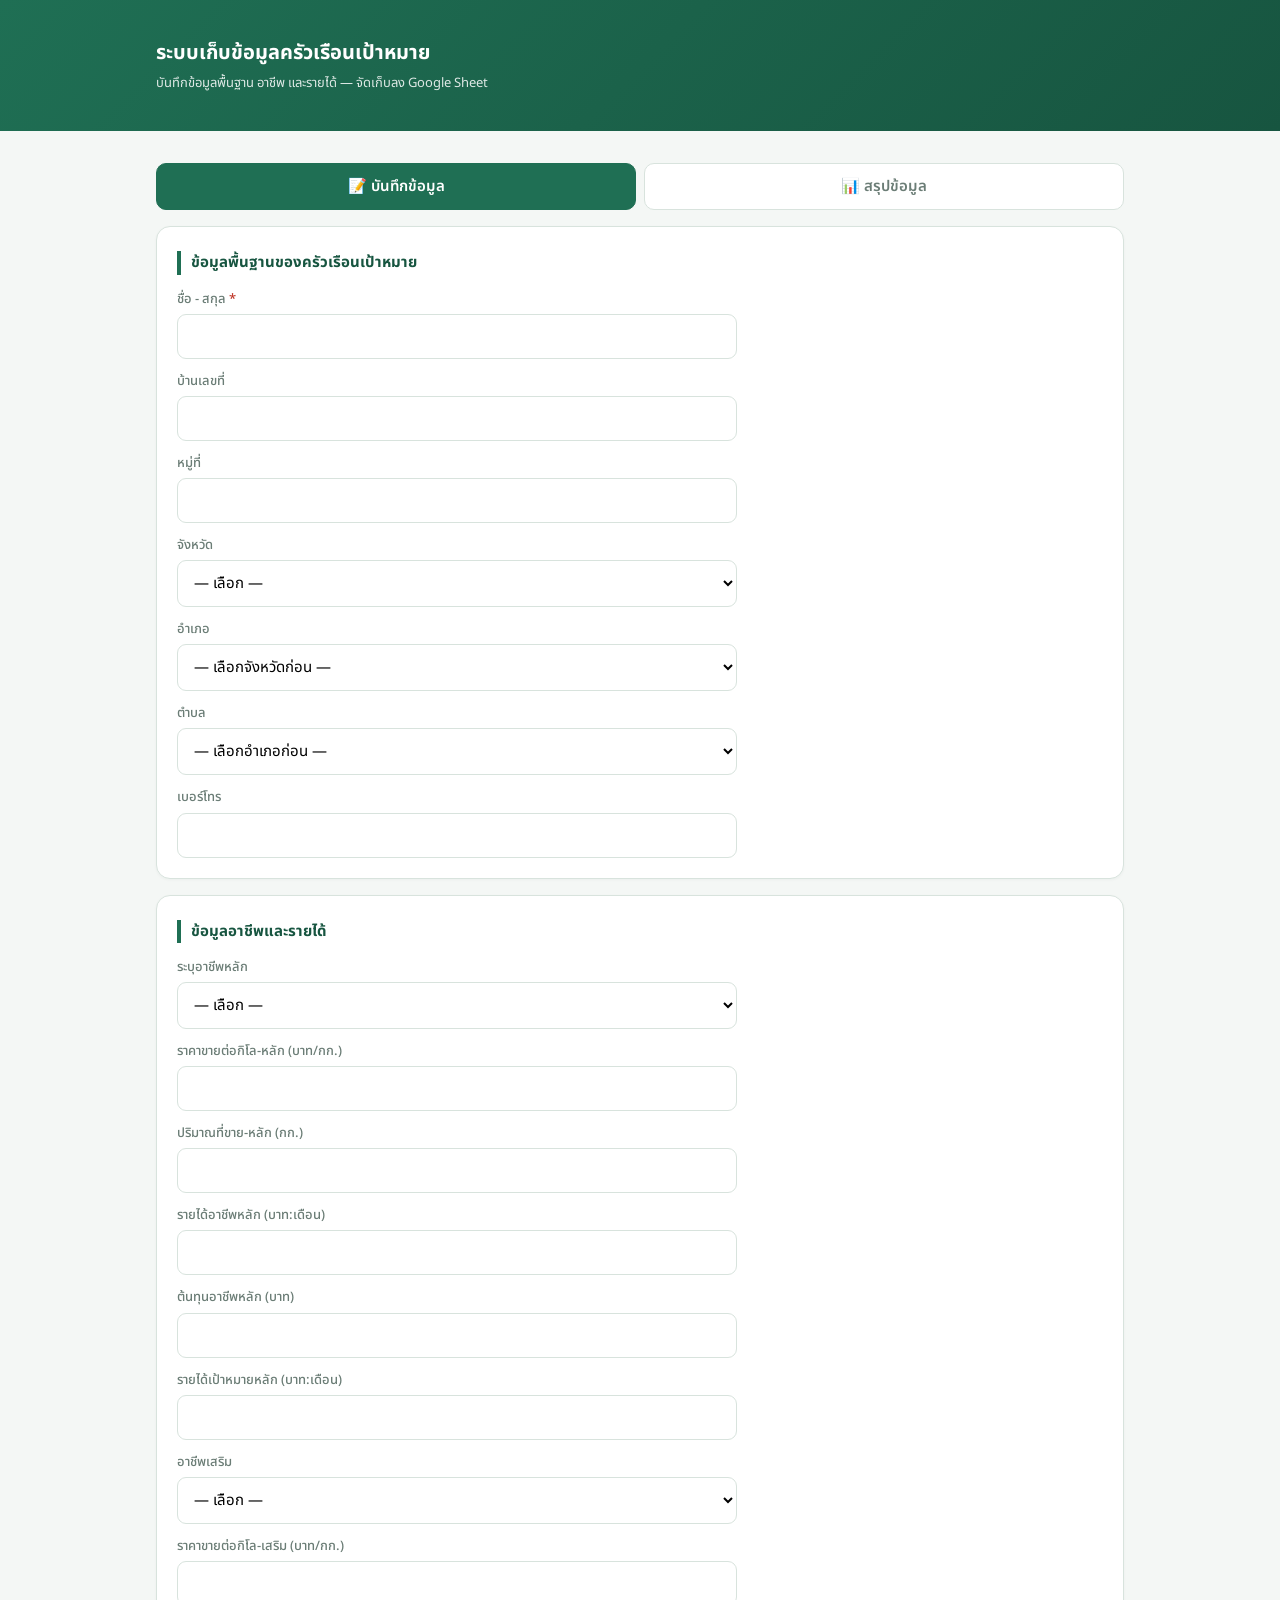
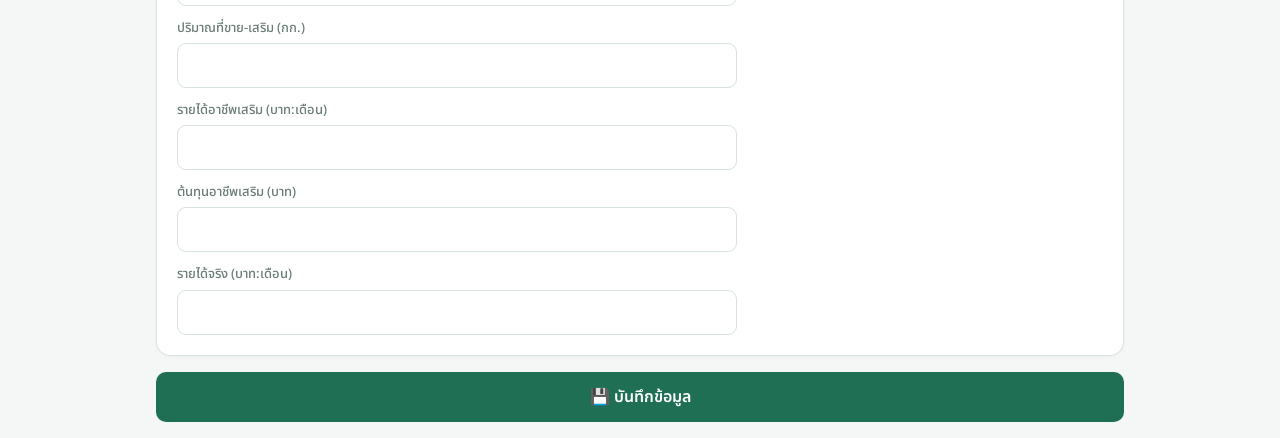
==== commit 4e3415af: "Add files via upload" ====
--- a/preview-summary.html
+++ b/preview-summary.html
@@ -99,7 +99,7 @@
     <!-- ============ หน้าฟอร์ม (คอลัมน์เดียว เรียงตามลำดับคอลัมน์ในชีต) ============ -->
     <div id="page-form">
       <div class="card">
-        <div class="sec-title">ตอนที่ 1 · ข้อมูลพื้นฐานของครัวเรือนเป้าหมาย</div>
+        <div class="sec-title">ข้อมูลพื้นฐานของครัวเรือนเป้าหมาย</div>
         <div class="form-col">
           <div class="field"><label>ชื่อ - สกุล <span class="req">*</span></label><input id="name" required></div>
           <div class="field"><label>บ้านเลขที่</label><input id="houseNo"></div>
@@ -110,11 +110,11 @@
           </div>
           <div class="field">
             <label>อำเภอ</label>
-            <select id="amphoe" onchange="onAmphoe()"><option value="">— เลือกจังหวัดก่อน —</option></select>
+            <select id="amphoe" onchange="onAmphoe()"><option value="">— เลือก —</option></select>
           </div>
           <div class="field">
             <label>ตำบล</label>
-            <select id="tambon"><option value="">— เลือกอำเภอก่อน —</option></select>
+            <select id="tambon"><option value="">— เลือก —</option></select>
           </div>
           <div class="field"><label>เบอร์โทร</label><input id="phone" inputmode="tel"></div>
         </div>
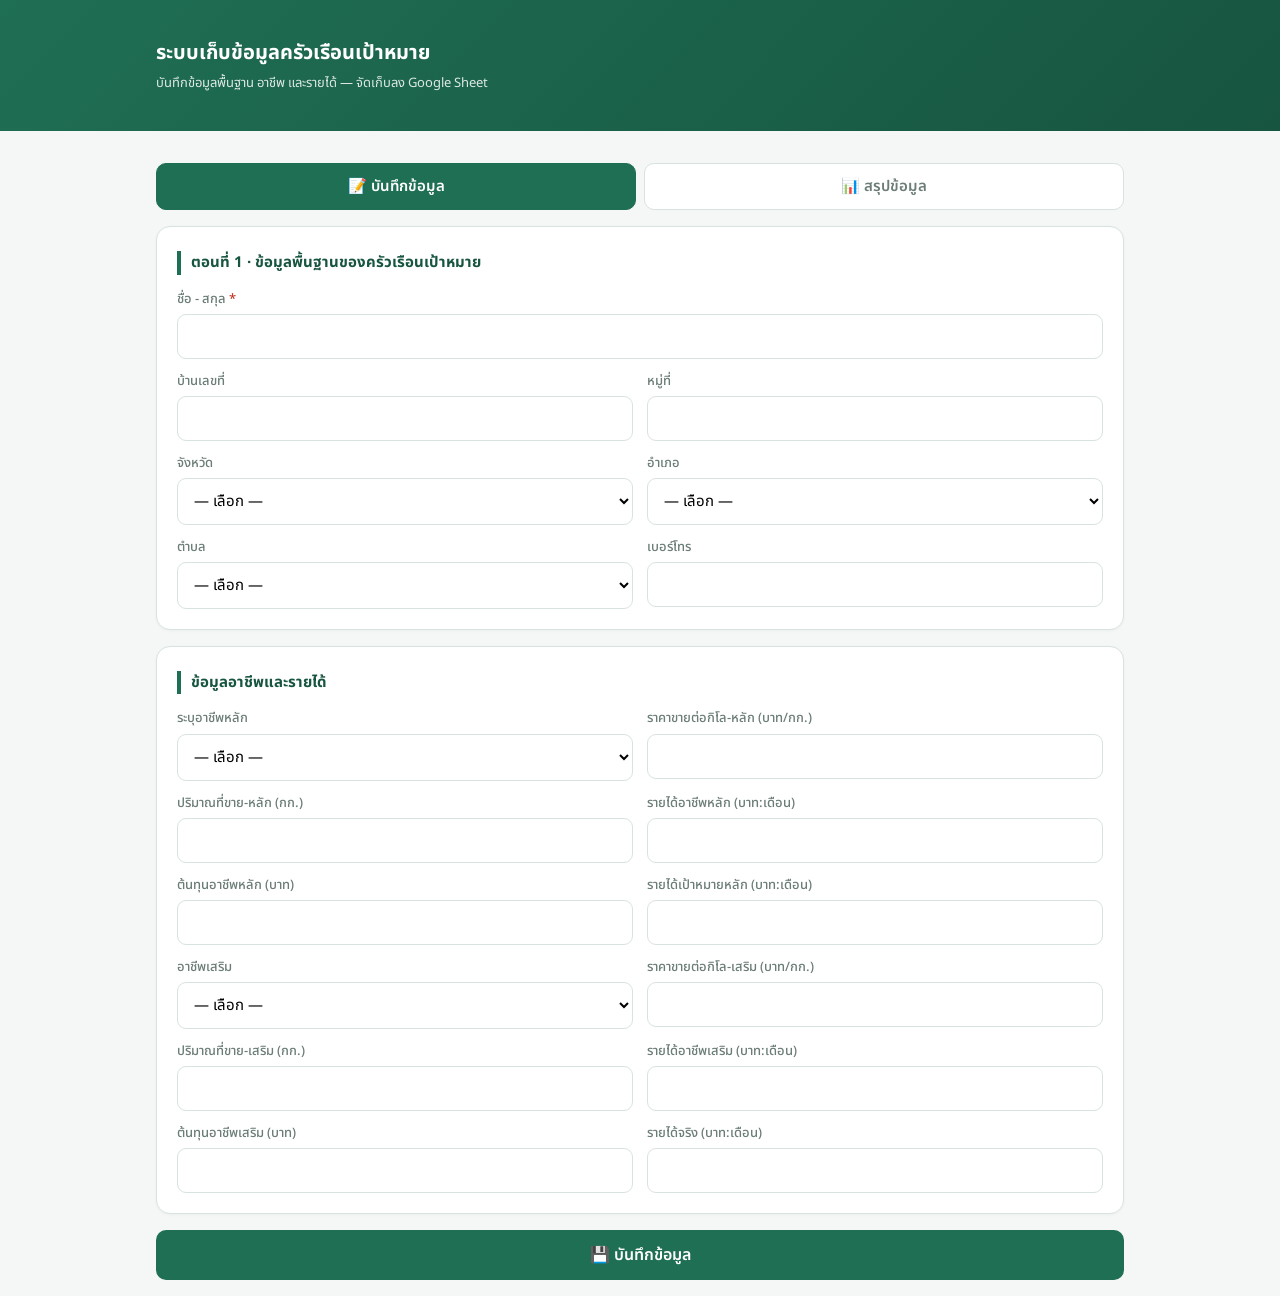
==== commit faeeecf0: "Add files via upload" ====
--- a/preview-summary.html
+++ b/preview-summary.html
@@ -29,9 +29,11 @@
 /* ---- card / form ---- */
 .card{background:#fff;border:1px solid var(--line);border-radius:14px;padding:20px;margin-bottom:16px;box-shadow:0 1px 3px rgba(20,60,45,.04)}
 .sec-title{font-weight:700;color:var(--green-d);border-left:4px solid var(--green);padding-left:10px;margin:4px 0 14px;font-size:15px}
-/* ฟอร์มคอลัมน์เดียว เรียงลงตามลำดับคอลัมน์ในชีต */
-.form-col{display:flex;flex-direction:column;gap:12px;max-width:560px}
+/* ฟอร์ม 2 คอลัมน์ (ยุบเป็น 1 คอลัมน์บนจอเล็ก) */
+.form-col{display:grid;grid-template-columns:1fr 1fr;gap:12px 14px}
+@media(max-width:640px){.form-col{grid-template-columns:1fr}}
 .field{display:flex;flex-direction:column;gap:5px}
+.field.full{grid-column:1/-1}
 label{font-size:13px;font-weight:500;color:var(--muted)}
 label .req{color:var(--err)}
 label .auto{color:var(--green);font-size:11px;font-weight:600}
@@ -99,9 +101,9 @@
     <!-- ============ หน้าฟอร์ม (คอลัมน์เดียว เรียงตามลำดับคอลัมน์ในชีต) ============ -->
     <div id="page-form">
       <div class="card">
-        <div class="sec-title">ข้อมูลพื้นฐานของครัวเรือนเป้าหมาย</div>
+        <div class="sec-title">ตอนที่ 1 · ข้อมูลพื้นฐานของครัวเรือนเป้าหมาย</div>
         <div class="form-col">
-          <div class="field"><label>ชื่อ - สกุล <span class="req">*</span></label><input id="name" required></div>
+          <div class="field full"><label>ชื่อ - สกุล <span class="req">*</span></label><input id="name" required></div>
           <div class="field"><label>บ้านเลขที่</label><input id="houseNo"></div>
           <div class="field"><label>หมู่ที่</label><input id="moo"></div>
           <div class="field">
@@ -222,10 +224,10 @@
 function val(id){return (document.getElementById(id).value||'').trim();}
 function setOptions(id,arr,ph){const s=document.getElementById(id);s.innerHTML='';const p=document.createElement('option');p.value='';p.textContent=ph;s.appendChild(p);arr.forEach(v=>{const o=document.createElement('option');o.value=v;o.textContent=v;s.appendChild(o);});}
 function fill(id,arr){const s=document.getElementById(id);arr.forEach(v=>{const o=document.createElement('option');o.value=v;o.textContent=v;s.appendChild(o);});}
-setOptions('province',Object.keys(GEO),'— เลือก —');setOptions('amphoe',[],'— เลือกจังหวัดก่อน —');setOptions('tambon',[],'— เลือกอำเภอก่อน —');
+setOptions('province',Object.keys(GEO),'— เลือก —');setOptions('amphoe',[],'— เลือก —');setOptions('tambon',[],'— เลือก —');
 ['mainOcc','subOcc'].forEach(id=>fill(id,['ข้าวสังข์หยด','กล้วยหอมทอง','กุ้งก้ามกราม','พริก','มะพร้าวน้ำหอม','พลู','อื่น ๆ']));
-function onProvince(){const prov=document.getElementById('province').value;const amps=(prov&&GEO[prov])?Object.keys(GEO[prov]):[];setOptions('amphoe',amps,prov?'— เลือกอำเภอ —':'— เลือกจังหวัดก่อน —');setOptions('tambon',[],'— เลือกอำเภอก่อน —');}
-function onAmphoe(){const prov=document.getElementById('province').value;const amp=document.getElementById('amphoe').value;const tams=(prov&&amp&&GEO[prov]&&GEO[prov][amp])?GEO[prov][amp]:[];setOptions('tambon',tams,amp?'— เลือกตำบล —':'— เลือกอำเภอก่อน —');}
+function onProvince(){const prov=document.getElementById('province').value;const amps=(prov&&GEO[prov])?Object.keys(GEO[prov]):[];setOptions('amphoe',amps,'— เลือก —');setOptions('tambon',[],'— เลือก —');}
+function onAmphoe(){const prov=document.getElementById('province').value;const amp=document.getElementById('amphoe').value;const tams=(prov&&amp&&GEO[prov]&&GEO[prov][amp])?GEO[prov][amp]:[];setOptions('tambon',tams,'— เลือก —');}
 function toggleOther(w){const s=document.getElementById(w+'Occ').value;document.getElementById(w+'Other-wrap').classList.toggle('hidden',s!=='อื่น ๆ');}
 function calcIncome(w){const p=val(w+'PricePerKg').replace(/,/g,'');const q=val(w+'QtyKg').replace(/,/g,'');const a=document.getElementById(w+'Auto');if(p!==''&&q!==''&&!isNaN(p)&&!isNaN(q)){document.getElementById(w+'Income').value=Number(p)*Number(q);if(a)a.textContent='· คำนวณอัตโนมัติ';}else if(a)a.textContent='';}
 function switchTab(t){document.getElementById('tab-form').classList.toggle('active',t==='form');document.getElementById('tab-data').classList.toggle('active',t==='data');document.getElementById('page-form').classList.toggle('hidden',t!=='form');document.getElementById('page-data').classList.toggle('hidden',t!=='data');if(t==='data')loadData();}
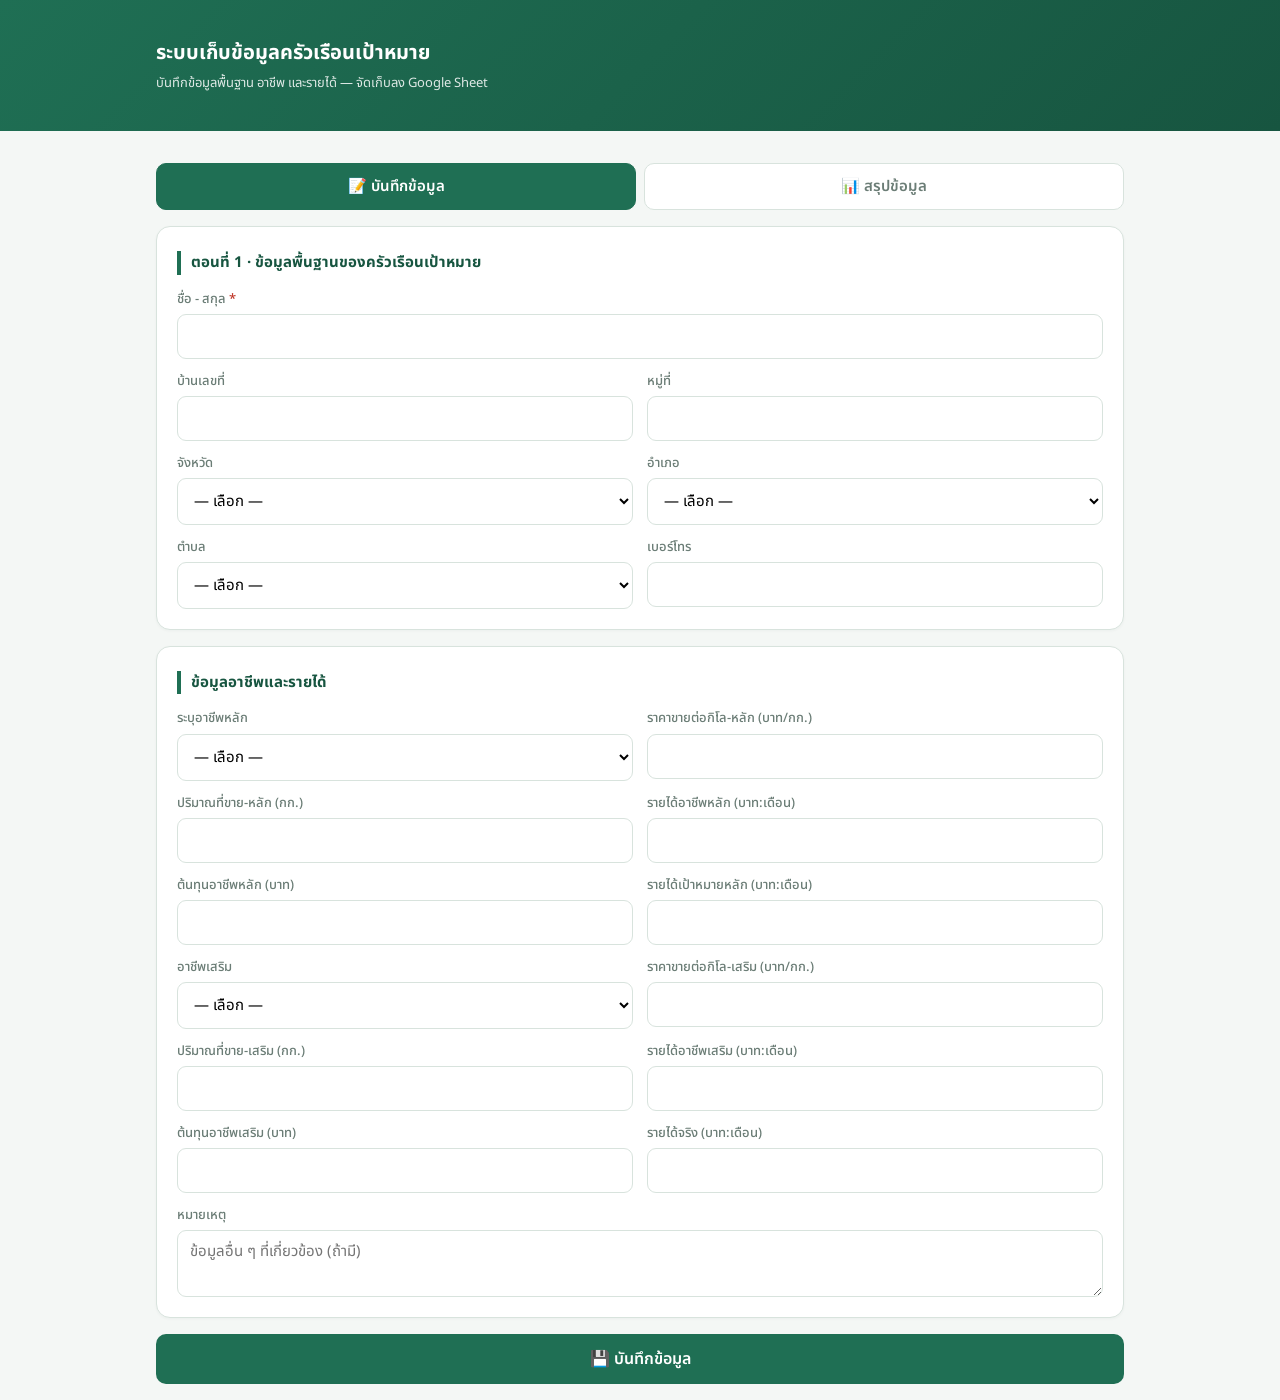
==== commit 7f6c9cf8: "Add files via upload" ====
--- a/preview-summary.html
+++ b/preview-summary.html
@@ -37,8 +37,9 @@
 label{font-size:13px;font-weight:500;color:var(--muted)}
 label .req{color:var(--err)}
 label .auto{color:var(--green);font-size:11px;font-weight:600}
-input,select{font-family:inherit;font-size:15px;padding:10px 12px;border:1px solid var(--line);border-radius:9px;background:#fff;width:100%}
-input:focus,select:focus{outline:none;border-color:var(--green);box-shadow:0 0 0 3px var(--green-l)}
+input,select,textarea{font-family:inherit;font-size:15px;padding:10px 12px;border:1px solid var(--line);border-radius:9px;background:#fff;width:100%}
+textarea{resize:vertical;min-height:44px;line-height:1.5}
+input:focus,select:focus,textarea:focus{outline:none;border-color:var(--green);box-shadow:0 0 0 3px var(--green-l)}
 
 /* ---- buttons ---- */
 .btn{background:var(--green);color:#fff;border:none;padding:13px 22px;border-radius:10px;font-size:16px;font-weight:600;font-family:inherit;cursor:pointer;width:100%;transition:.15s}
@@ -158,6 +159,7 @@
           </div>
           <div class="field"><label>ต้นทุนอาชีพเสริม (บาท)</label><input id="subCost" inputmode="numeric"></div>
           <div class="field"><label>รายได้จริง (บาท:เดือน)</label><input id="actualIncome" inputmode="numeric"></div>
+          <div class="field full"><label>หมายเหตุ</label><textarea id="note" rows="2" placeholder="ข้อมูลอื่น ๆ ที่เกี่ยวข้อง (ถ้ามี)"></textarea></div>
         </div>
       </div>
 
@@ -194,7 +196,7 @@
             <thead><tr>
               <th>ลำดับ</th><th>ชื่อ - สกุล</th><th>บ้านเลขที่</th><th>หมู่</th><th>จังหวัด</th><th>อำเภอ</th><th>ตำบล</th><th>เบอร์โทร</th>
               <th>อาชีพหลัก</th><th>ราคา/กก.หลัก</th><th>ปริมาณหลัก(กก.)</th><th>รายได้หลัก</th><th>ต้นทุนหลัก</th><th>เป้าหมาย</th>
-              <th>อาชีพเสริม</th><th>ราคา/กก.เสริม</th><th>ปริมาณเสริม(กก.)</th><th>รายได้เสริม</th><th>ต้นทุนเสริม</th><th>รายได้จริง</th>
+              <th>อาชีพเสริม</th><th>ราคา/กก.เสริม</th><th>ปริมาณเสริม(กก.)</th><th>รายได้เสริม</th><th>ต้นทุนเสริม</th><th>รายได้จริง</th><th>หมายเหตุ</th>
             </tr></thead>
             <tbody id="tbody"></tbody>
           </table>
@@ -215,17 +217,19 @@
 
 const MOCK_STATS={total:5,byProvince:{'สงขลา':3,'พัทลุง':2},byMainOcc:{'ข้าวสังข์หยด':2,'พลู':1,'มะพร้าวน้ำหอม':1,'พริก':1},sumMainIncome:70000,avgMainIncome:14000};
 let RECORDS=[
- {no:1,name:'สมชาย ใจดี',houseNo:'12/3',moo:'4',province:'สงขลา',amphoe:'หาดใหญ่',tambon:'คูเต่า',phone:'0891112222',mainOcc:'ข้าวสังข์หยด',mainPricePerKg:35,mainQtyKg:400,mainIncome:14000,mainCost:5000,targetIncome:16000,subOcc:'พลู',subPricePerKg:3,subQtyKg:1000,subIncome:3000,subCost:800,actualIncome:15000},
- {no:2,name:'สมหญิง รักไทย',houseNo:'88',moo:'2',province:'สงขลา',amphoe:'หาดใหญ่',tambon:'ควนลัง',phone:'0812223333',mainOcc:'มะพร้าวน้ำหอม',mainPricePerKg:20,mainQtyKg:600,mainIncome:12000,mainCost:3000,targetIncome:15000,subOcc:'',subPricePerKg:'',subQtyKg:'',subIncome:'',subCost:'',actualIncome:12500},
- {no:3,name:'อารีย์ มีสุข',houseNo:'5',moo:'7',province:'พัทลุง',amphoe:'บางแก้ว',tambon:'ท่ามะเดื่อ',phone:'0823334444',mainOcc:'พลู',mainPricePerKg:4,mainQtyKg:5000,mainIncome:20000,mainCost:6000,targetIncome:22000,subOcc:'พริก',subPricePerKg:60,subQtyKg:100,subIncome:6000,subCost:1500,actualIncome:20000},
- {no:4,name:'ประสิทธิ์ ตั้งใจ',houseNo:'19/1',moo:'1',province:'พัทลุง',amphoe:'เมืองพัทลุง',tambon:'ลำปำ',phone:'0834445555',mainOcc:'พริก',mainPricePerKg:55,mainQtyKg:200,mainIncome:11000,mainCost:4000,targetIncome:13000,subOcc:'',subPricePerKg:'',subQtyKg:'',subIncome:'',subCost:'',actualIncome:11000},
- {no:5,name:'วิภา งามพร้อม',houseNo:'204',moo:'9',province:'สงขลา',amphoe:'หาดใหญ่',tambon:'บ้านพรุ',phone:'0845556666',mainOcc:'ข้าวสังข์หยด',mainPricePerKg:38,mainQtyKg:342,mainIncome:13000,mainCost:4500,targetIncome:15000,subOcc:'มะพร้าวน้ำหอม',subPricePerKg:18,subQtyKg:300,subIncome:5400,subCost:1200,actualIncome:14400}
+ {no:1,name:'สมชาย ใจดี',houseNo:'12/3',moo:'4',province:'สงขลา',amphoe:'หาดใหญ่',tambon:'คูเต่า',phone:'0891112222',mainOcc:'ข้าวสังข์หยด',mainPricePerKg:35,mainQtyKg:400,mainIncome:14000,mainCost:5000,targetIncome:16000,subOcc:'พลู',subPricePerKg:3,subQtyKg:1000,subIncome:3000,subCost:800,actualIncome:15000,note:'ปลูกริมคลอง'},
+ {no:2,name:'สมหญิง รักไทย',houseNo:'88',moo:'2',province:'สงขลา',amphoe:'หาดใหญ่',tambon:'ควนลัง',phone:'0812223333',mainOcc:'มะพร้าวน้ำหอม',mainPricePerKg:20,mainQtyKg:600,mainIncome:12000,mainCost:3000,targetIncome:15000,subOcc:'',subPricePerKg:'',subQtyKg:'',subIncome:'',subCost:'',actualIncome:12500,note:''},
+ {no:3,name:'อารีย์ มีสุข',houseNo:'5',moo:'7',province:'พัทลุง',amphoe:'บางแก้ว',tambon:'ท่ามะเดื่อ',phone:'0823334444',mainOcc:'พลู',mainPricePerKg:4,mainQtyKg:5000,mainIncome:20000,mainCost:6000,targetIncome:22000,subOcc:'พริก',subPricePerKg:60,subQtyKg:100,subIncome:6000,subCost:1500,actualIncome:20000,note:'มีโรงเรือน'},
+ {no:4,name:'ประสิทธิ์ ตั้งใจ',houseNo:'19/1',moo:'1',province:'พัทลุง',amphoe:'เมืองพัทลุง',tambon:'ลำปำ',phone:'0834445555',mainOcc:'พริก',mainPricePerKg:55,mainQtyKg:200,mainIncome:11000,mainCost:4000,targetIncome:13000,subOcc:'',subPricePerKg:'',subQtyKg:'',subIncome:'',subCost:'',actualIncome:11000,note:''},
+ {no:5,name:'วิภา งามพร้อม',houseNo:'204',moo:'9',province:'สงขลา',amphoe:'หาดใหญ่',tambon:'บ้านพรุ',phone:'0845556666',mainOcc:'ข้าวสังข์หยด',mainPricePerKg:38,mainQtyKg:342,mainIncome:13000,mainCost:4500,targetIncome:15000,subOcc:'มะพร้าวน้ำหอม',subPricePerKg:18,subQtyKg:300,subIncome:5400,subCost:1200,actualIncome:14400,note:'สมาชิกกลุ่มวิสาหกิจ'}
 ];
+const OCC=['กล้วยหอมทอง','กุ้งก้ามกราม','ข้าวสังข์หยด','พริก','พลู','มะพร้าวน้ำหอม','อื่น ๆ'];
+function sortOcc(l){const o=l.filter(x=>x==='อื่น ๆ');const r=l.filter(x=>x!=='อื่น ๆ').sort((a,b)=>a.localeCompare(b,'th'));return r.concat(o);}
 function val(id){return (document.getElementById(id).value||'').trim();}
 function setOptions(id,arr,ph){const s=document.getElementById(id);s.innerHTML='';const p=document.createElement('option');p.value='';p.textContent=ph;s.appendChild(p);arr.forEach(v=>{const o=document.createElement('option');o.value=v;o.textContent=v;s.appendChild(o);});}
 function fill(id,arr){const s=document.getElementById(id);arr.forEach(v=>{const o=document.createElement('option');o.value=v;o.textContent=v;s.appendChild(o);});}
 setOptions('province',Object.keys(GEO),'— เลือก —');setOptions('amphoe',[],'— เลือก —');setOptions('tambon',[],'— เลือก —');
-['mainOcc','subOcc'].forEach(id=>fill(id,['ข้าวสังข์หยด','กล้วยหอมทอง','กุ้งก้ามกราม','พริก','มะพร้าวน้ำหอม','พลู','อื่น ๆ']));
+fill('mainOcc',sortOcc(OCC));fill('subOcc',sortOcc(OCC));
 function onProvince(){const prov=document.getElementById('province').value;const amps=(prov&&GEO[prov])?Object.keys(GEO[prov]):[];setOptions('amphoe',amps,'— เลือก —');setOptions('tambon',[],'— เลือก —');}
 function onAmphoe(){const prov=document.getElementById('province').value;const amp=document.getElementById('amphoe').value;const tams=(prov&&amp&&GEO[prov]&&GEO[prov][amp])?GEO[prov][amp]:[];setOptions('tambon',tams,'— เลือก —');}
 function toggleOther(w){const s=document.getElementById(w+'Occ').value;document.getElementById(w+'Other-wrap').classList.toggle('hidden',s!=='อื่น ๆ');}
@@ -235,7 +239,7 @@
 function loadData(){renderStats(MOCK_STATS);renderTable();}
 function renderStats(s){document.getElementById('st-total').textContent=(s.total||0).toLocaleString();document.getElementById('st-prov').textContent=Object.keys(s.byProvince||{}).length;document.getElementById('st-income').textContent=(s.sumMainIncome||0).toLocaleString();document.getElementById('st-avg').textContent=(s.avgMainIncome||0).toLocaleString();renderBreakdown('byProvince',s.byProvince);renderBreakdown('byOcc',s.byMainOcc);}
 function renderBreakdown(elId,obj){const el=document.getElementById(elId);el.innerHTML='';const en=Object.entries(obj||{}).sort((a,b)=>b[1]-a[1]);if(!en.length){el.innerHTML='<div class="empty">ยังไม่มีข้อมูล</div>';return;}const mx=Math.max.apply(null,en.map(e=>e[1]));en.forEach(([k,c])=>{const pct=mx?Math.round(c/mx*100):0;const row=document.createElement('div');row.className='brow';const l=document.createElement('span');l.textContent=k;const bar=document.createElement('span');bar.className='bar';const f=document.createElement('i');f.style.width=pct+'%';bar.appendChild(f);const cn=document.createElement('span');cn.className='c';cn.textContent=c.toLocaleString();row.appendChild(l);row.appendChild(bar);row.appendChild(cn);el.appendChild(row);});}
-function renderTable(){const q=(document.getElementById('search').value||'').toLowerCase();const rows=RECORDS.filter(r=>!q||[r.name,r.tambon,r.amphoe,r.province,r.mainOcc,r.subOcc].join(' ').toLowerCase().includes(q));const tb=document.getElementById('tbody');tb.innerHTML='';const nf=v=>(v===''||v==null)?'':(isNaN(v)?v:Number(v).toLocaleString());rows.forEach(r=>{const tr=document.createElement('tr');[r.no,r.name,r.houseNo,r.moo,r.province,r.amphoe,r.tambon,r.phone,r.mainOcc,nf(r.mainPricePerKg),nf(r.mainQtyKg),nf(r.mainIncome),nf(r.mainCost),nf(r.targetIncome),r.subOcc,nf(r.subPricePerKg),nf(r.subQtyKg),nf(r.subIncome),nf(r.subCost),nf(r.actualIncome)].forEach(v=>{const td=document.createElement('td');td.textContent=(v==null)?'':v;tr.appendChild(td);});tb.appendChild(tr);});const e=document.getElementById('emptyMsg');if(rows.length===0){e.style.display='block';e.textContent=RECORDS.length?'ไม่พบข้อมูลที่ค้นหา':'ยังไม่มีข้อมูล';}else e.style.display='none';}
+function renderTable(){const q=(document.getElementById('search').value||'').toLowerCase();const rows=RECORDS.filter(r=>!q||[r.name,r.tambon,r.amphoe,r.province,r.mainOcc,r.subOcc].join(' ').toLowerCase().includes(q));const tb=document.getElementById('tbody');tb.innerHTML='';const nf=v=>(v===''||v==null)?'':(isNaN(v)?v:Number(v).toLocaleString());rows.forEach(r=>{const tr=document.createElement('tr');[r.no,r.name,r.houseNo,r.moo,r.province,r.amphoe,r.tambon,r.phone,r.mainOcc,nf(r.mainPricePerKg),nf(r.mainQtyKg),nf(r.mainIncome),nf(r.mainCost),nf(r.targetIncome),r.subOcc,nf(r.subPricePerKg),nf(r.subQtyKg),nf(r.subIncome),nf(r.subCost),nf(r.actualIncome),r.note].forEach(v=>{const td=document.createElement('td');td.textContent=(v==null)?'':v;tr.appendChild(td);});tb.appendChild(tr);});const e=document.getElementById('emptyMsg');if(rows.length===0){e.style.display='block';e.textContent=RECORDS.length?'ไม่พบข้อมูลที่ค้นหา':'ยังไม่มีข้อมูล';}else e.style.display='none';}
 
 </script>
 </body>
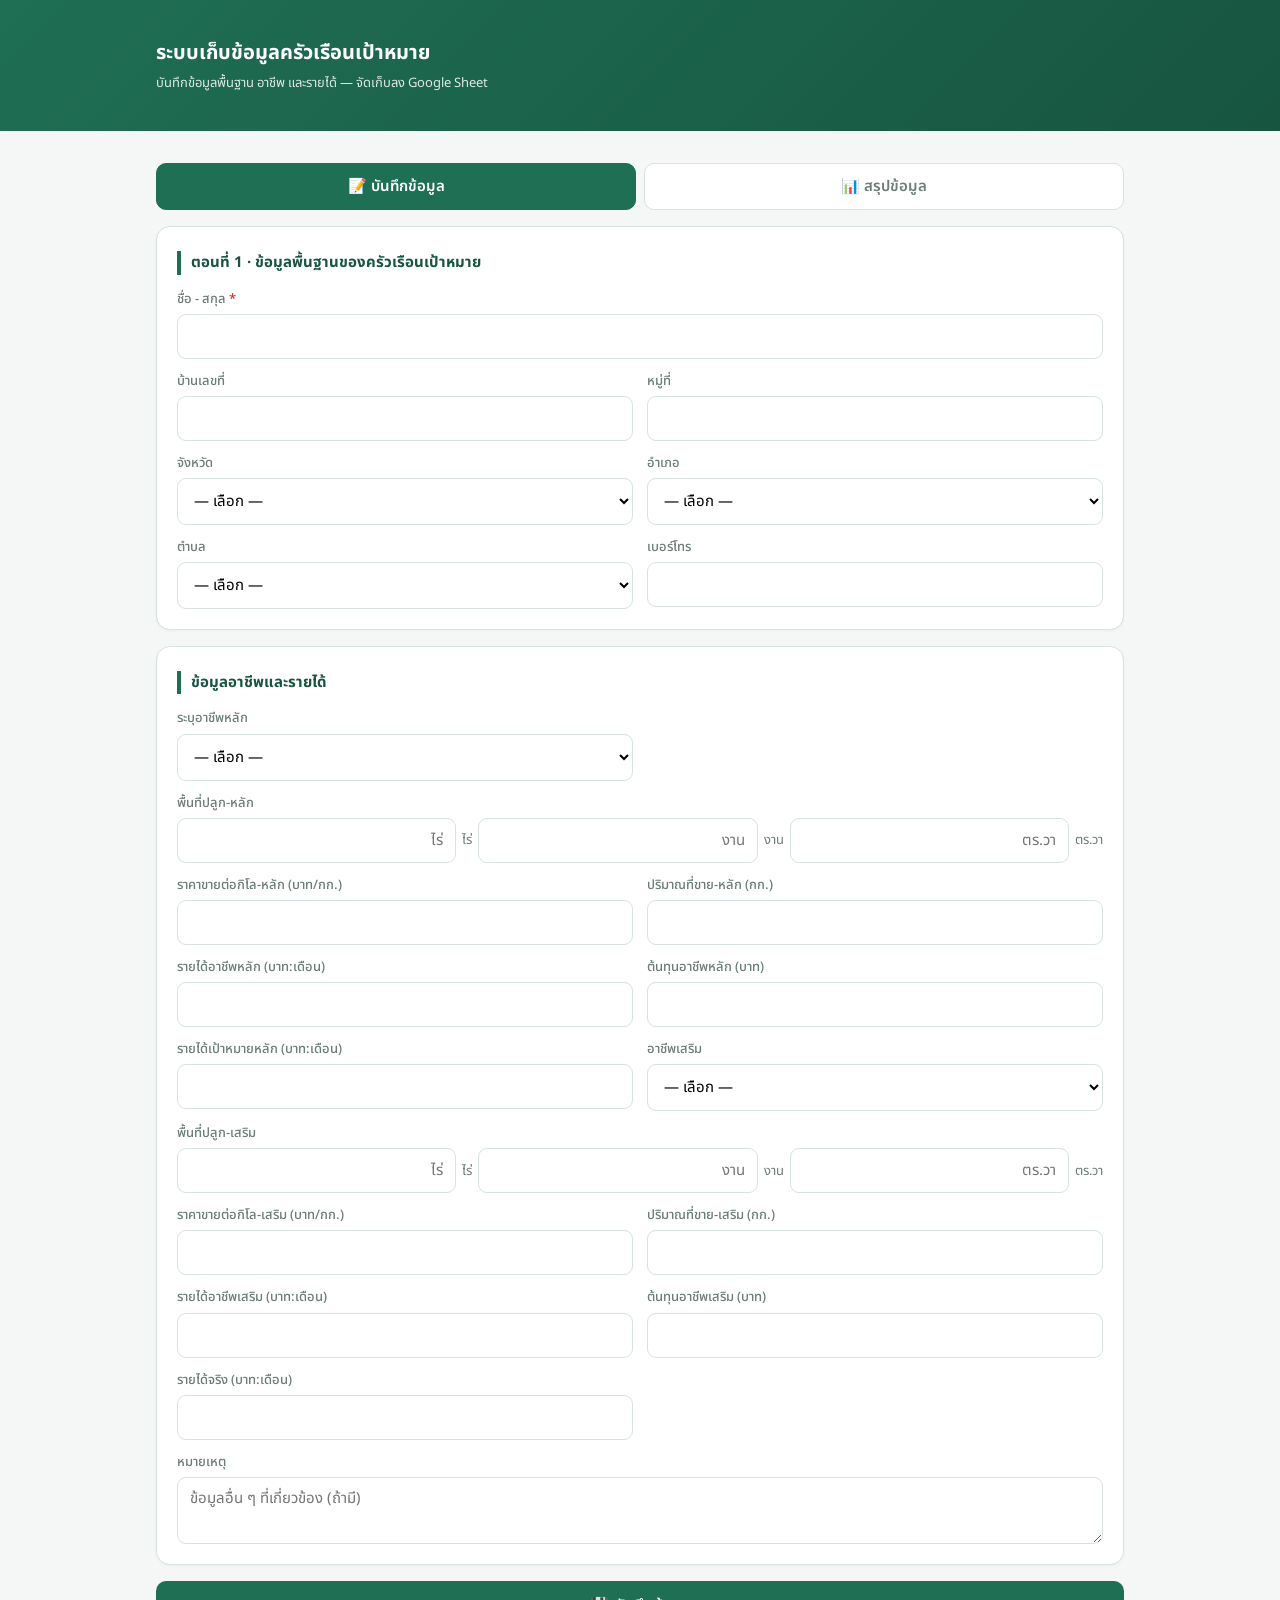
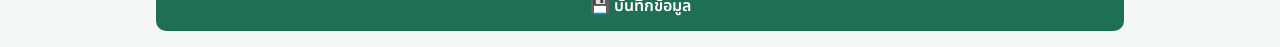
==== commit f60979e3: "Add files via upload" ====
--- a/preview-summary.html
+++ b/preview-summary.html
@@ -40,6 +40,10 @@
 input,select,textarea{font-family:inherit;font-size:15px;padding:10px 12px;border:1px solid var(--line);border-radius:9px;background:#fff;width:100%}
 textarea{resize:vertical;min-height:44px;line-height:1.5}
 input:focus,select:focus,textarea:focus{outline:none;border-color:var(--green);box-shadow:0 0 0 3px var(--green-l)}
+.area{display:grid;grid-template-columns:1fr auto 1fr auto 1fr auto;gap:6px;align-items:center}
+.area input{text-align:right}
+.area span{font-size:13px;color:var(--muted)}
+@media(max-width:640px){.area{grid-template-columns:1fr auto 1fr auto 1fr auto}}
 
 /* ---- buttons ---- */
 .btn{background:var(--green);color:#fff;border:none;padding:13px 22px;border-radius:10px;font-size:16px;font-weight:600;font-family:inherit;cursor:pointer;width:100%;transition:.15s}
@@ -134,6 +138,14 @@
           <div class="field hidden" id="mainOther-wrap">
             <label>ระบุอาชีพหลัก (อื่น ๆ)</label><input id="mainOther">
           </div>
+          <div class="field full">
+            <label>พื้นที่ปลูก-หลัก</label>
+            <div class="area">
+              <input id="mainAreaRai" inputmode="decimal" placeholder="ไร่"><span>ไร่</span>
+              <input id="mainAreaNgan" inputmode="decimal" placeholder="งาน"><span>งาน</span>
+              <input id="mainAreaWa" inputmode="decimal" placeholder="ตร.วา"><span>ตร.วา</span>
+            </div>
+          </div>
           <div class="field"><label>ราคาขายต่อกิโล-หลัก (บาท/กก.)</label><input id="mainPricePerKg" inputmode="decimal" oninput="calcIncome('main')"></div>
           <div class="field"><label>ปริมาณที่ขาย-หลัก (กก.)</label><input id="mainQtyKg" inputmode="decimal" oninput="calcIncome('main')"></div>
           <div class="field">
@@ -150,6 +162,14 @@
           </div>
           <div class="field hidden" id="subOther-wrap">
             <label>ระบุอาชีพเสริม (อื่น ๆ)</label><input id="subOther">
+          </div>
+          <div class="field full">
+            <label>พื้นที่ปลูก-เสริม</label>
+            <div class="area">
+              <input id="subAreaRai" inputmode="decimal" placeholder="ไร่"><span>ไร่</span>
+              <input id="subAreaNgan" inputmode="decimal" placeholder="งาน"><span>งาน</span>
+              <input id="subAreaWa" inputmode="decimal" placeholder="ตร.วา"><span>ตร.วา</span>
+            </div>
           </div>
           <div class="field"><label>ราคาขายต่อกิโล-เสริม (บาท/กก.)</label><input id="subPricePerKg" inputmode="decimal" oninput="calcIncome('sub')"></div>
           <div class="field"><label>ปริมาณที่ขาย-เสริม (กก.)</label><input id="subQtyKg" inputmode="decimal" oninput="calcIncome('sub')"></div>
@@ -195,8 +215,8 @@
           <table id="tbl">
             <thead><tr>
               <th>ลำดับ</th><th>ชื่อ - สกุล</th><th>บ้านเลขที่</th><th>หมู่</th><th>จังหวัด</th><th>อำเภอ</th><th>ตำบล</th><th>เบอร์โทร</th>
-              <th>อาชีพหลัก</th><th>ราคา/กก.หลัก</th><th>ปริมาณหลัก(กก.)</th><th>รายได้หลัก</th><th>ต้นทุนหลัก</th><th>เป้าหมาย</th>
-              <th>อาชีพเสริม</th><th>ราคา/กก.เสริม</th><th>ปริมาณเสริม(กก.)</th><th>รายได้เสริม</th><th>ต้นทุนเสริม</th><th>รายได้จริง</th><th>หมายเหตุ</th>
+              <th>อาชีพหลัก</th><th>ไร่(หลัก)</th><th>งาน(หลัก)</th><th>ตร.วา(หลัก)</th><th>ราคา/กก.หลัก</th><th>ปริมาณหลัก(กก.)</th><th>รายได้หลัก</th><th>ต้นทุนหลัก</th><th>เป้าหมาย</th>
+              <th>อาชีพเสริม</th><th>ไร่(เสริม)</th><th>งาน(เสริม)</th><th>ตร.วา(เสริม)</th><th>ราคา/กก.เสริม</th><th>ปริมาณเสริม(กก.)</th><th>รายได้เสริม</th><th>ต้นทุนเสริม</th><th>รายได้จริง</th><th>หมายเหตุ</th>
             </tr></thead>
             <tbody id="tbody"></tbody>
           </table>
@@ -214,33 +234,248 @@
 
 </script>
 <script>
-
-const MOCK_STATS={total:5,byProvince:{'สงขลา':3,'พัทลุง':2},byMainOcc:{'ข้าวสังข์หยด':2,'พลู':1,'มะพร้าวน้ำหอม':1,'พริก':1},sumMainIncome:70000,avgMainIncome:14000};
+const CONFIG={SCRIPT_URL:"",TOKEN:""};
+
+const MOCK_STATS={total:3,byProvince:{'สงขลา':2,'พัทลุง':1},byMainOcc:{'ข้าวสังข์หยด':1,'พลู':1,'พริก':1},sumMainIncome:45000,avgMainIncome:15000};
 let RECORDS=[
- {no:1,name:'สมชาย ใจดี',houseNo:'12/3',moo:'4',province:'สงขลา',amphoe:'หาดใหญ่',tambon:'คูเต่า',phone:'0891112222',mainOcc:'ข้าวสังข์หยด',mainPricePerKg:35,mainQtyKg:400,mainIncome:14000,mainCost:5000,targetIncome:16000,subOcc:'พลู',subPricePerKg:3,subQtyKg:1000,subIncome:3000,subCost:800,actualIncome:15000,note:'ปลูกริมคลอง'},
- {no:2,name:'สมหญิง รักไทย',houseNo:'88',moo:'2',province:'สงขลา',amphoe:'หาดใหญ่',tambon:'ควนลัง',phone:'0812223333',mainOcc:'มะพร้าวน้ำหอม',mainPricePerKg:20,mainQtyKg:600,mainIncome:12000,mainCost:3000,targetIncome:15000,subOcc:'',subPricePerKg:'',subQtyKg:'',subIncome:'',subCost:'',actualIncome:12500,note:''},
- {no:3,name:'อารีย์ มีสุข',houseNo:'5',moo:'7',province:'พัทลุง',amphoe:'บางแก้ว',tambon:'ท่ามะเดื่อ',phone:'0823334444',mainOcc:'พลู',mainPricePerKg:4,mainQtyKg:5000,mainIncome:20000,mainCost:6000,targetIncome:22000,subOcc:'พริก',subPricePerKg:60,subQtyKg:100,subIncome:6000,subCost:1500,actualIncome:20000,note:'มีโรงเรือน'},
- {no:4,name:'ประสิทธิ์ ตั้งใจ',houseNo:'19/1',moo:'1',province:'พัทลุง',amphoe:'เมืองพัทลุง',tambon:'ลำปำ',phone:'0834445555',mainOcc:'พริก',mainPricePerKg:55,mainQtyKg:200,mainIncome:11000,mainCost:4000,targetIncome:13000,subOcc:'',subPricePerKg:'',subQtyKg:'',subIncome:'',subCost:'',actualIncome:11000,note:''},
- {no:5,name:'วิภา งามพร้อม',houseNo:'204',moo:'9',province:'สงขลา',amphoe:'หาดใหญ่',tambon:'บ้านพรุ',phone:'0845556666',mainOcc:'ข้าวสังข์หยด',mainPricePerKg:38,mainQtyKg:342,mainIncome:13000,mainCost:4500,targetIncome:15000,subOcc:'มะพร้าวน้ำหอม',subPricePerKg:18,subQtyKg:300,subIncome:5400,subCost:1200,actualIncome:14400,note:'สมาชิกกลุ่มวิสาหกิจ'}
+ {no:1,name:'สมชาย ใจดี',houseNo:'12/3',moo:'4',province:'สงขลา',amphoe:'หาดใหญ่',tambon:'คูเต่า',phone:'0891112222',mainOcc:'ข้าวสังข์หยด',mainAreaRai:5,mainAreaNgan:2,mainAreaWa:30,mainPricePerKg:35,mainQtyKg:400,mainIncome:14000,mainCost:5000,targetIncome:16000,subOcc:'พลู',subAreaRai:1,subAreaNgan:0,subAreaWa:50,subPricePerKg:3,subQtyKg:1000,subIncome:3000,subCost:800,actualIncome:15000,note:'ริมคลอง'},
+ {no:2,name:'อารีย์ มีสุข',houseNo:'5',moo:'7',province:'พัทลุง',amphoe:'บางแก้ว',tambon:'ท่ามะเดื่อ',phone:'0823334444',mainOcc:'พลู',mainAreaRai:2,mainAreaNgan:1,mainAreaWa:0,mainPricePerKg:4,mainQtyKg:5000,mainIncome:20000,mainCost:6000,targetIncome:22000,subOcc:'',subAreaRai:'',subAreaNgan:'',subAreaWa:'',subPricePerKg:'',subQtyKg:'',subIncome:'',subCost:'',actualIncome:20000,note:''},
+ {no:3,name:'วิภา งามพร้อม',houseNo:'204',moo:'9',province:'สงขลา',amphoe:'หาดใหญ่',tambon:'บ้านพรุ',phone:'0845556666',mainOcc:'พริก',mainAreaRai:3,mainAreaNgan:0,mainAreaWa:10,mainPricePerKg:55,mainQtyKg:200,mainIncome:11000,mainCost:4000,targetIncome:13000,subOcc:'',subAreaRai:'',subAreaNgan:'',subAreaWa:'',subPricePerKg:'',subQtyKg:'',subIncome:'',subCost:'',actualIncome:11000,note:''}
 ];
-const OCC=['กล้วยหอมทอง','กุ้งก้ามกราม','ข้าวสังข์หยด','พริก','พลู','มะพร้าวน้ำหอม','อื่น ๆ'];
-function sortOcc(l){const o=l.filter(x=>x==='อื่น ๆ');const r=l.filter(x=>x!=='อื่น ๆ').sort((a,b)=>a.localeCompare(b,'th'));return r.concat(o);}
-function val(id){return (document.getElementById(id).value||'').trim();}
-function setOptions(id,arr,ph){const s=document.getElementById(id);s.innerHTML='';const p=document.createElement('option');p.value='';p.textContent=ph;s.appendChild(p);arr.forEach(v=>{const o=document.createElement('option');o.value=v;o.textContent=v;s.appendChild(o);});}
-function fill(id,arr){const s=document.getElementById(id);arr.forEach(v=>{const o=document.createElement('option');o.value=v;o.textContent=v;s.appendChild(o);});}
-setOptions('province',Object.keys(GEO),'— เลือก —');setOptions('amphoe',[],'— เลือก —');setOptions('tambon',[],'— เลือก —');
-fill('mainOcc',sortOcc(OCC));fill('subOcc',sortOcc(OCC));
-function onProvince(){const prov=document.getElementById('province').value;const amps=(prov&&GEO[prov])?Object.keys(GEO[prov]):[];setOptions('amphoe',amps,'— เลือก —');setOptions('tambon',[],'— เลือก —');}
-function onAmphoe(){const prov=document.getElementById('province').value;const amp=document.getElementById('amphoe').value;const tams=(prov&&amp&&GEO[prov]&&GEO[prov][amp])?GEO[prov][amp]:[];setOptions('tambon',tams,'— เลือก —');}
-function toggleOther(w){const s=document.getElementById(w+'Occ').value;document.getElementById(w+'Other-wrap').classList.toggle('hidden',s!=='อื่น ๆ');}
-function calcIncome(w){const p=val(w+'PricePerKg').replace(/,/g,'');const q=val(w+'QtyKg').replace(/,/g,'');const a=document.getElementById(w+'Auto');if(p!==''&&q!==''&&!isNaN(p)&&!isNaN(q)){document.getElementById(w+'Income').value=Number(p)*Number(q);if(a)a.textContent='· คำนวณอัตโนมัติ';}else if(a)a.textContent='';}
-function switchTab(t){document.getElementById('tab-form').classList.toggle('active',t==='form');document.getElementById('tab-data').classList.toggle('active',t==='data');document.getElementById('page-form').classList.toggle('hidden',t!=='form');document.getElementById('page-data').classList.toggle('hidden',t!=='data');if(t==='data')loadData();}
+
+</script>
+<script>
+/* =========================================================
+ *  ⚙️  ตั้งค่าก่อนใช้งาน
+ *  วาง Web App URL ที่ได้จากการ Deploy Apps Script (ลงท้าย /exec)
+ *  ถ้าตั้ง SECRET_TOKEN ใน Code.gs ให้ใส่ค่าเดียวกันที่ TOKEN
+ * ========================================================= */
+const CONFIG = {
+  SCRIPT_URL: 'วาง_WEB_APP_URL_ตรงนี้',   // เช่น https://script.google.com/macros/s/AKfyc.../exec
+  TOKEN: ''
+};
+
+/* รายการอาชีพ (แก้ที่นี่ได้ — ควรตรงกับ OCCUPATIONS ใน Code.gs)
+   จังหวัด/อำเภอ/ตำบล ใช้ข้อมูลจาก thai-geo.js (ตัวแปร GEO) */
+const OCCUPATIONS = ['กล้วยหอมทอง', 'กุ้งก้ามกราม', 'ข้าวสังข์หยด', 'พริก', 'พลู', 'มะพร้าวน้ำหอม', 'อื่น ๆ'];
+
+/** เรียงอาชีพตามตัวอักษรไทย โดยคง "อื่น ๆ" ไว้ท้ายสุด */
+function sortOcc(list) {
+  const other = list.filter(x => x === 'อื่น ๆ');
+  const rest = list.filter(x => x !== 'อื่น ๆ').sort((a, b) => a.localeCompare(b, 'th'));
+  return rest.concat(other);
+}
+
+let RECORDS = [];
+
+// ==================== เติมตัวเลือก dropdown ====================
+setOptions('province', Object.keys(GEO), '— เลือก —');
+setOptions('amphoe', [], '— เลือก —');
+setOptions('tambon', [], '— เลือก —');
+fill('mainOcc', sortOcc(OCCUPATIONS));
+fill('subOcc',  sortOcc(OCCUPATIONS));
+
+/** ล้างแล้วสร้างตัวเลือกใหม่ พร้อม placeholder */
+function setOptions(id, arr, placeholder) {
+  const s = document.getElementById(id);
+  s.innerHTML = '';
+  const p = document.createElement('option');
+  p.value = ''; p.textContent = placeholder; s.appendChild(p);
+  arr.forEach(v => { const op = document.createElement('option'); op.value = v; op.textContent = v; s.appendChild(op); });
+}
+
+/** เติมตัวเลือกต่อท้าย (ใช้กับ select ที่มี placeholder ใน HTML แล้ว) */
+function fill(id, arr) {
+  const s = document.getElementById(id);
+  arr.forEach(v => { const op = document.createElement('option'); op.value = v; op.textContent = v; s.appendChild(op); });
+}
+
+// จังหวัด → อำเภอ → ตำบล (อัตโนมัติ)
+function onProvince() {
+  const prov = document.getElementById('province').value;
+  const amps = (prov && GEO[prov]) ? Object.keys(GEO[prov]) : [];
+  setOptions('amphoe', amps, '— เลือก —');
+  setOptions('tambon', [], '— เลือก —');
+}
+
+function onAmphoe() {
+  const prov = document.getElementById('province').value;
+  const amp = document.getElementById('amphoe').value;
+  const tams = (prov && amp && GEO[prov] && GEO[prov][amp]) ? GEO[prov][amp] : [];
+  setOptions('tambon', tams, '— เลือก —');
+}
+
+// ==================== ฟอร์ม ====================
+function val(id) { return document.getElementById(id).value.trim(); }
+
+function toggleOther(which) {
+  const sel = document.getElementById(which + 'Occ').value;
+  document.getElementById(which + 'Other-wrap').classList.toggle('hidden', sel !== 'อื่น ๆ');
+}
+
+/** รายได้ = ราคาต่อกิโล × ปริมาณ (เมื่อกรอกครบทั้งสองช่อง) */
+function calcIncome(which) {
+  const price = val(which + 'PricePerKg').replace(/,/g, '');
+  const qty   = val(which + 'QtyKg').replace(/,/g, '');
+  const auto  = document.getElementById(which + 'Auto');
+  if (price !== '' && qty !== '' && !isNaN(price) && !isNaN(qty)) {
+    document.getElementById(which + 'Income').value = Number(price) * Number(qty);
+    if (auto) auto.textContent = '· คำนวณอัตโนมัติ';
+  } else if (auto) {
+    auto.textContent = '';
+  }
+}
+
+function switchTab(t) {
+  document.getElementById('tab-form').classList.toggle('active', t === 'form');
+  document.getElementById('tab-data').classList.toggle('active', t === 'data');
+  document.getElementById('page-form').classList.toggle('hidden', t !== 'form');
+  document.getElementById('page-data').classList.toggle('hidden', t !== 'data');
+  if (t === 'data') loadData();
+}
+
+function save() {
+  const name = val('name');
+  if (!name) { toast('กรุณากรอกชื่อ - สกุล', true); document.getElementById('name').focus(); return; }
+
+  const mainOcc = val('mainOcc') === 'อื่น ๆ' ? (val('mainOther') || 'อื่น ๆ') : val('mainOcc');
+  const subOcc  = val('subOcc')  === 'อื่น ๆ' ? (val('subOther')  || 'อื่น ๆ') : val('subOcc');
+
+  const data = {
+    token: CONFIG.TOKEN,
+    name, houseNo: val('houseNo'), moo: val('moo'),
+    province: val('province'), amphoe: val('amphoe'), tambon: val('tambon'), phone: val('phone'),
+    mainOcc, mainAreaRai: val('mainAreaRai'), mainAreaNgan: val('mainAreaNgan'), mainAreaWa: val('mainAreaWa'),
+    mainPricePerKg: val('mainPricePerKg'), mainQtyKg: val('mainQtyKg'),
+    mainIncome: val('mainIncome'), mainCost: val('mainCost'), targetIncome: val('targetIncome'),
+    subOcc, subAreaRai: val('subAreaRai'), subAreaNgan: val('subAreaNgan'), subAreaWa: val('subAreaWa'),
+    subPricePerKg: val('subPricePerKg'), subQtyKg: val('subQtyKg'),
+    subIncome: val('subIncome'), subCost: val('subCost'), actualIncome: val('actualIncome'),
+    note: val('note')
+  };
+
+  const btn = document.getElementById('saveBtn');
+  btn.disabled = true; btn.innerHTML = '<span class="spin"></span>กำลังบันทึก…';
+
+  fetch(CONFIG.SCRIPT_URL, {
+    method: 'POST',
+    headers: { 'Content-Type': 'text/plain;charset=utf-8' },
+    body: JSON.stringify(data)
+  })
+    .then(r => r.json())
+    .then(res => {
+      btn.disabled = false; btn.textContent = '💾 บันทึกข้อมูล';
+      if (res && res.ok) { toast('บันทึกสำเร็จ (ลำดับที่ ' + res.no + ')'); clearForm(); }
+      else toast('เกิดข้อผิดพลาด: ' + (res && res.error || 'ไม่ทราบสาเหตุ'), true);
+    })
+    .catch(e => {
+      btn.disabled = false; btn.textContent = '💾 บันทึกข้อมูล';
+      toast('บันทึกไม่สำเร็จ: ' + e.message, true);
+    });
+}
+
+function clearForm() {
+  ['name','houseNo','moo','phone','mainOther','mainAreaRai','mainAreaNgan','mainAreaWa',
+   'mainPricePerKg','mainQtyKg','mainIncome','mainCost','targetIncome','subOther',
+   'subAreaRai','subAreaNgan','subAreaWa','subPricePerKg','subQtyKg','subIncome',
+   'subCost','actualIncome','note']
+    .forEach(id => document.getElementById(id).value = '');
+  ['province','mainOcc','subOcc'].forEach(id => document.getElementById(id).value = '');
+  onProvince(); // รีเซ็ต อำเภอ/ตำบล
+  document.getElementById('mainAuto').textContent = '';
+  document.getElementById('subAuto').textContent = '';
+  toggleOther('main'); toggleOther('sub');
+  document.getElementById('name').focus();
+}
+
+// ==================== สรุปข้อมูล + รายการ ====================
+function loadData() {
+  document.getElementById('byProvince').innerHTML = '<div class="empty">กำลังโหลด…</div>';
+  document.getElementById('byOcc').innerHTML = '<div class="empty">กำลังโหลด…</div>';
+  fetch(CONFIG.SCRIPT_URL + '?action=stats')
+    .then(r => r.json())
+    .then(renderStats)
+    .catch(e => {
+      document.getElementById('byProvince').innerHTML = '<div class="empty">โหลดไม่สำเร็จ: ' + e.message + '</div>';
+      document.getElementById('byOcc').innerHTML = '';
+    });
+
+  const empty = document.getElementById('emptyMsg');
+  empty.textContent = 'กำลังโหลด…'; empty.style.display = 'block';
+  document.getElementById('tbody').innerHTML = '';
+  fetch(CONFIG.SCRIPT_URL + '?action=list')
+    .then(r => r.json())
+    .then(recs => { RECORDS = recs || []; renderTable(); })
+    .catch(e => { empty.textContent = 'โหลดข้อมูลไม่สำเร็จ: ' + e.message; });
+}
+
+function renderStats(s) {
+  document.getElementById('st-total').textContent  = (s.total || 0).toLocaleString();
+  document.getElementById('st-prov').textContent   = Object.keys(s.byProvince || {}).length;
+  document.getElementById('st-income').textContent = (s.sumMainIncome || 0).toLocaleString();
+  document.getElementById('st-avg').textContent    = (s.avgMainIncome || 0).toLocaleString();
+  renderBreakdown('byProvince', s.byProvince);
+  renderBreakdown('byOcc', s.byMainOcc);
+}
+
+function renderBreakdown(elId, obj) {
+  const el = document.getElementById(elId);
+  el.innerHTML = '';
+  const entries = Object.entries(obj || {}).sort((a, b) => b[1] - a[1]);
+  if (!entries.length) { el.innerHTML = '<div class="empty">ยังไม่มีข้อมูล</div>'; return; }
+  const max = Math.max.apply(null, entries.map(e => e[1]));
+  entries.forEach(([key, count]) => {
+    const pct = max ? Math.round(count / max * 100) : 0;
+    const row = document.createElement('div'); row.className = 'brow';
+    const label = document.createElement('span'); label.textContent = key;
+    const bar = document.createElement('span'); bar.className = 'bar';
+    const fill = document.createElement('i'); fill.style.width = pct + '%'; bar.appendChild(fill);
+    const cnt = document.createElement('span'); cnt.className = 'c'; cnt.textContent = count.toLocaleString();
+    row.appendChild(label); row.appendChild(bar); row.appendChild(cnt);
+    el.appendChild(row);
+  });
+}
+
+/** ตารางรายการ — ลำดับคอลัมน์ตรงกับหัวตารางและชีต (ไม่แสดง 'วันที่บันทึก') */
+function renderTable() {
+  const q = (document.getElementById('search').value || '').toLowerCase();
+  const rows = RECORDS.filter(r => !q ||
+    [r.name, r.tambon, r.amphoe, r.province, r.mainOcc, r.subOcc].join(' ').toLowerCase().includes(q));
+  const tb = document.getElementById('tbody'); tb.innerHTML = '';
+  const nf = v => (v === '' || v === null || v === undefined) ? '' : (isNaN(v) ? v : Number(v).toLocaleString());
+
+  rows.forEach(r => {
+    const tr = document.createElement('tr');
+    [r.no, r.name, r.houseNo, r.moo, r.province, r.amphoe, r.tambon, r.phone,
+     r.mainOcc, nf(r.mainAreaRai), nf(r.mainAreaNgan), nf(r.mainAreaWa),
+     nf(r.mainPricePerKg), nf(r.mainQtyKg), nf(r.mainIncome), nf(r.mainCost), nf(r.targetIncome),
+     r.subOcc, nf(r.subAreaRai), nf(r.subAreaNgan), nf(r.subAreaWa),
+     nf(r.subPricePerKg), nf(r.subQtyKg), nf(r.subIncome), nf(r.subCost), nf(r.actualIncome), r.note]
+      .forEach(v => { const td = document.createElement('td'); td.textContent = (v === null || v === undefined) ? '' : v; tr.appendChild(td); });
+    tb.appendChild(tr);
+  });
+
+  const empty = document.getElementById('emptyMsg');
+  if (rows.length === 0) { empty.style.display = 'block'; empty.textContent = RECORDS.length ? 'ไม่พบข้อมูลที่ค้นหา' : 'ยังไม่มีข้อมูล'; }
+  else empty.style.display = 'none';
+}
+
+// ==================== แจ้งเตือน ====================
+let toastTimer;
+function toast(msg, isErr) {
+  const t = document.getElementById('toast');
+  t.textContent = msg; t.className = 'toast show' + (isErr ? ' error' : '');
+  clearTimeout(toastTimer);
+  toastTimer = setTimeout(() => t.className = 'toast' + (isErr ? ' error' : ''), 2800);
+}
+
+</script>
+<script>
+
 function save(){alert('โหมดพรีวิว: ไม่บันทึกจริง');}
 function loadData(){renderStats(MOCK_STATS);renderTable();}
-function renderStats(s){document.getElementById('st-total').textContent=(s.total||0).toLocaleString();document.getElementById('st-prov').textContent=Object.keys(s.byProvince||{}).length;document.getElementById('st-income').textContent=(s.sumMainIncome||0).toLocaleString();document.getElementById('st-avg').textContent=(s.avgMainIncome||0).toLocaleString();renderBreakdown('byProvince',s.byProvince);renderBreakdown('byOcc',s.byMainOcc);}
-function renderBreakdown(elId,obj){const el=document.getElementById(elId);el.innerHTML='';const en=Object.entries(obj||{}).sort((a,b)=>b[1]-a[1]);if(!en.length){el.innerHTML='<div class="empty">ยังไม่มีข้อมูล</div>';return;}const mx=Math.max.apply(null,en.map(e=>e[1]));en.forEach(([k,c])=>{const pct=mx?Math.round(c/mx*100):0;const row=document.createElement('div');row.className='brow';const l=document.createElement('span');l.textContent=k;const bar=document.createElement('span');bar.className='bar';const f=document.createElement('i');f.style.width=pct+'%';bar.appendChild(f);const cn=document.createElement('span');cn.className='c';cn.textContent=c.toLocaleString();row.appendChild(l);row.appendChild(bar);row.appendChild(cn);el.appendChild(row);});}
-function renderTable(){const q=(document.getElementById('search').value||'').toLowerCase();const rows=RECORDS.filter(r=>!q||[r.name,r.tambon,r.amphoe,r.province,r.mainOcc,r.subOcc].join(' ').toLowerCase().includes(q));const tb=document.getElementById('tbody');tb.innerHTML='';const nf=v=>(v===''||v==null)?'':(isNaN(v)?v:Number(v).toLocaleString());rows.forEach(r=>{const tr=document.createElement('tr');[r.no,r.name,r.houseNo,r.moo,r.province,r.amphoe,r.tambon,r.phone,r.mainOcc,nf(r.mainPricePerKg),nf(r.mainQtyKg),nf(r.mainIncome),nf(r.mainCost),nf(r.targetIncome),r.subOcc,nf(r.subPricePerKg),nf(r.subQtyKg),nf(r.subIncome),nf(r.subCost),nf(r.actualIncome),r.note].forEach(v=>{const td=document.createElement('td');td.textContent=(v==null)?'':v;tr.appendChild(td);});tb.appendChild(tr);});const e=document.getElementById('emptyMsg');if(rows.length===0){e.style.display='block';e.textContent=RECORDS.length?'ไม่พบข้อมูลที่ค้นหา':'ยังไม่มีข้อมูล';}else e.style.display='none';}
-
+
+switchTab("form");
 </script>
 </body>
 </html>
